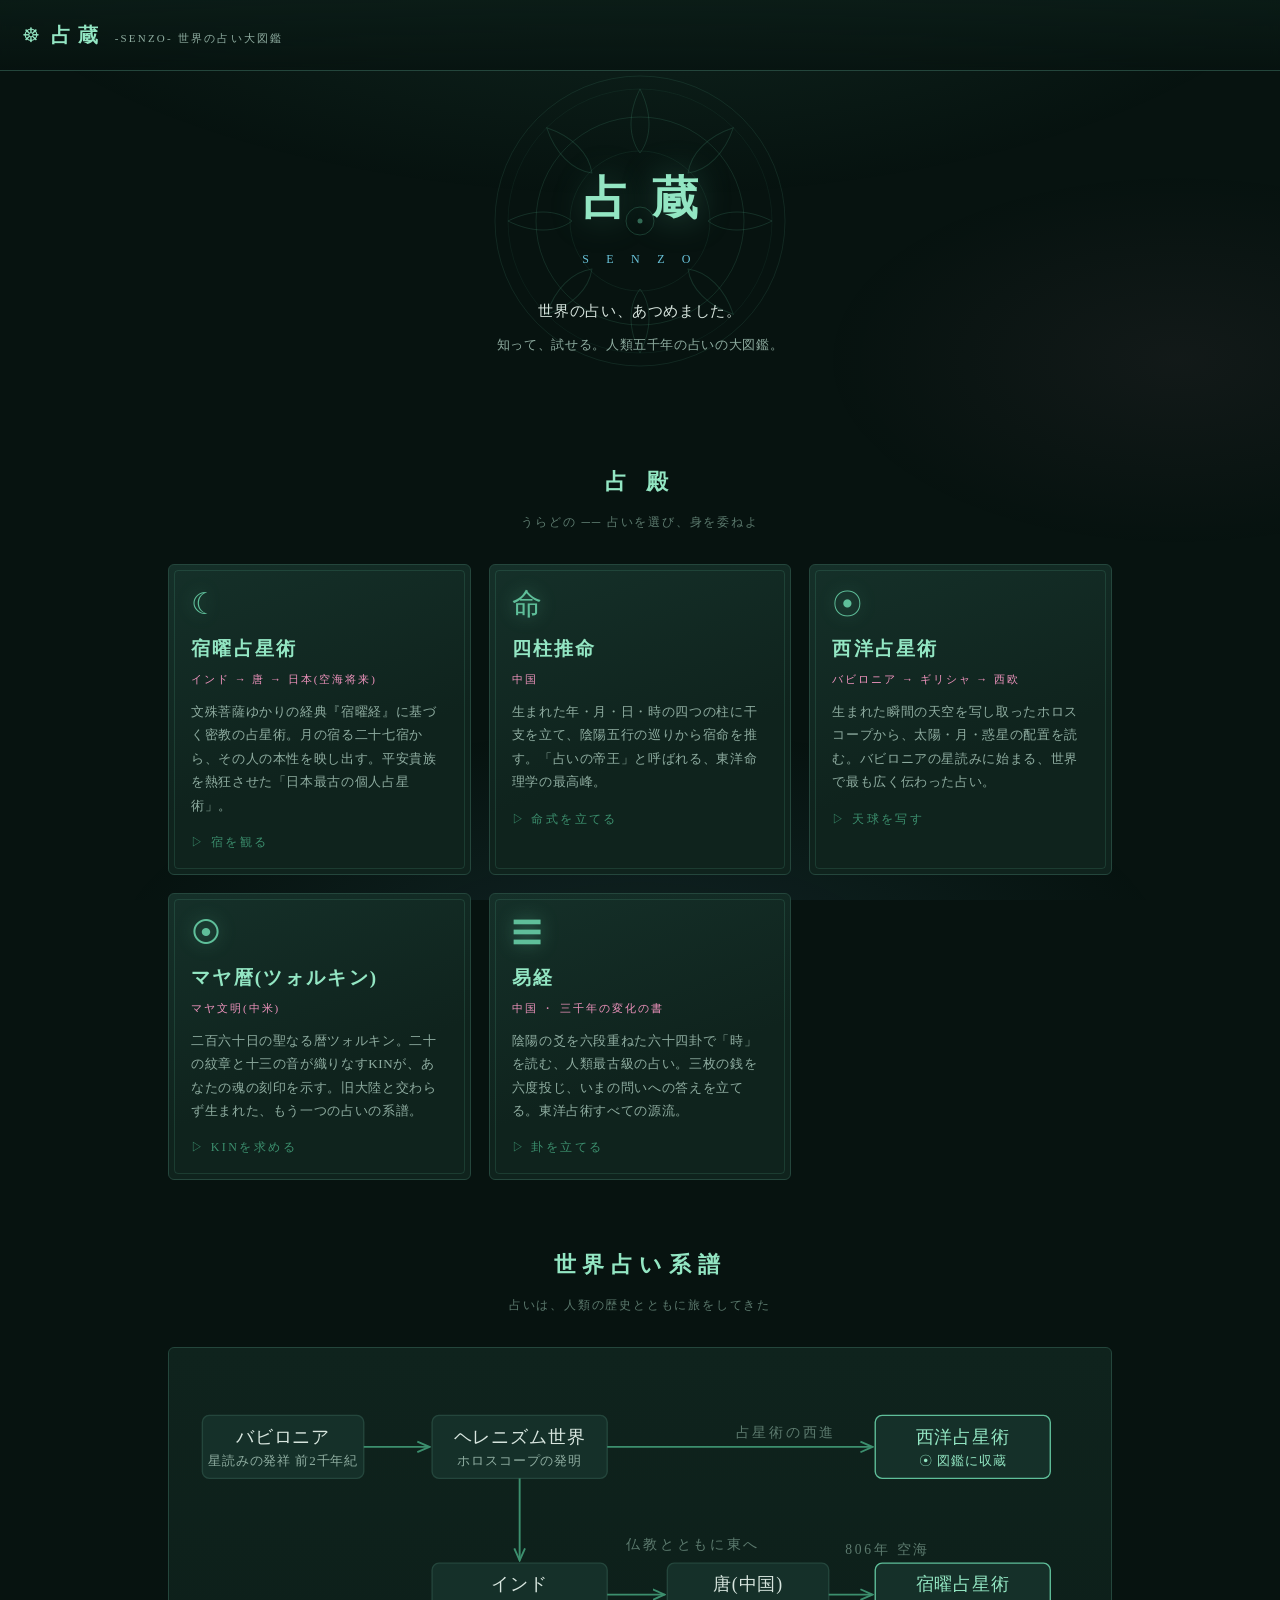
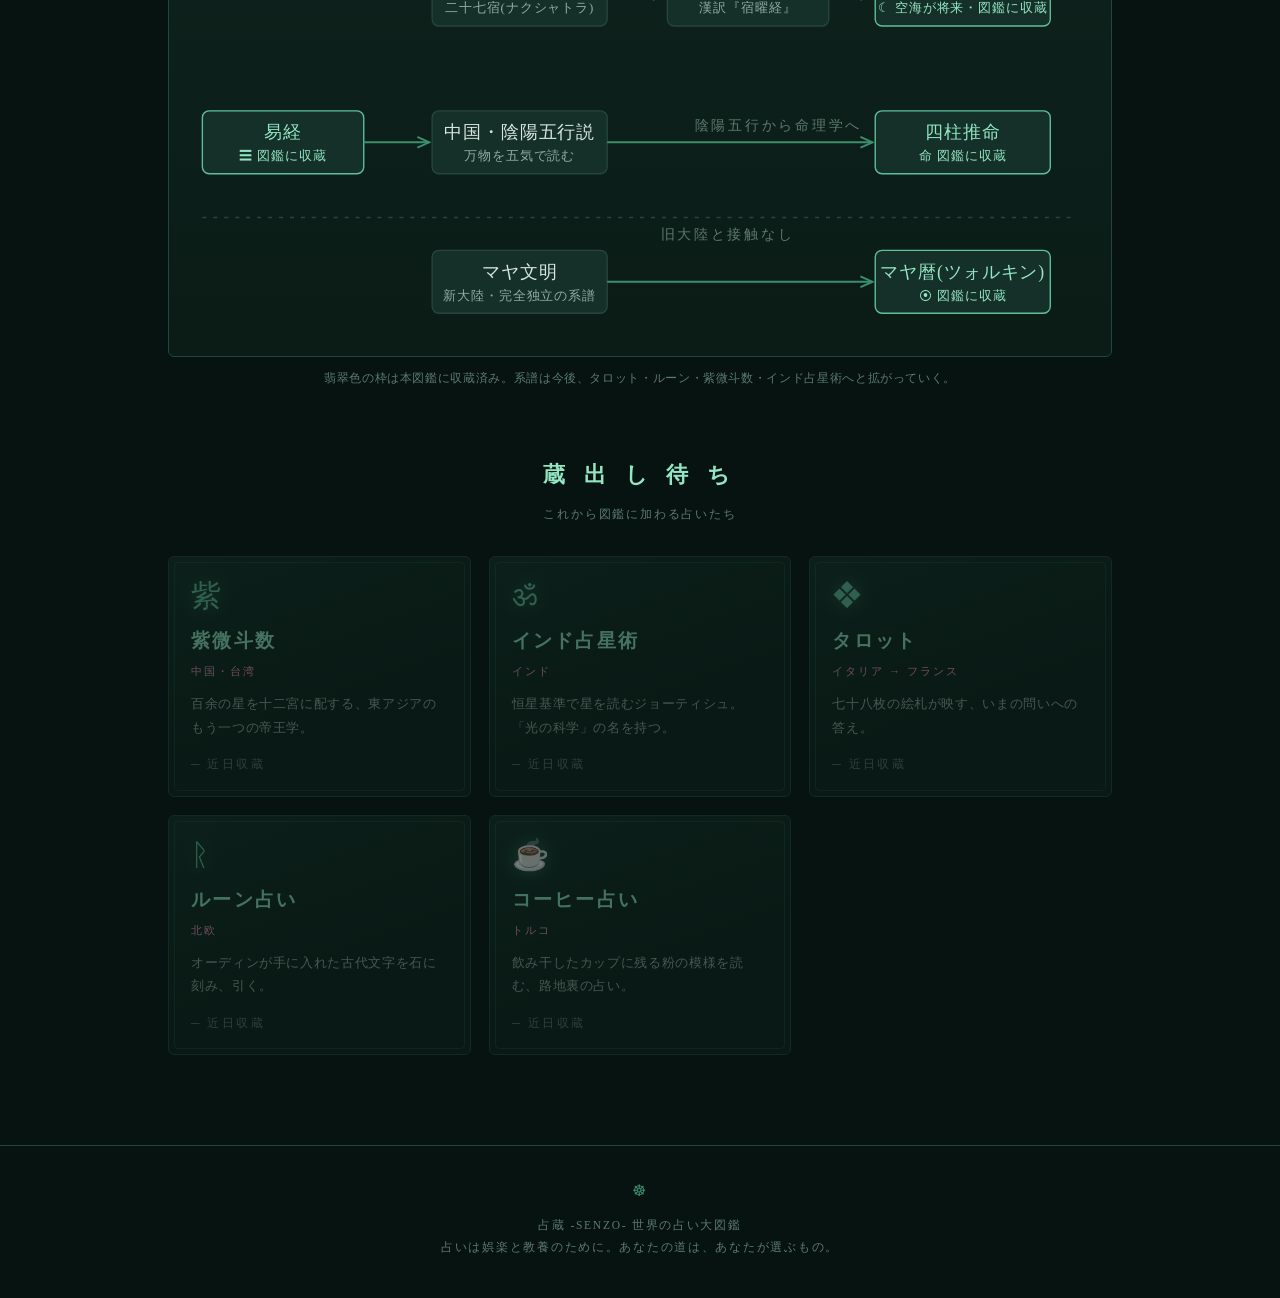
==== index.html @ 58c9ea6d "UI刷新:翡翠×瑠璃×蓮の新配色+生年月日を3プルダウン化 - 配色を黒×金×朱から深緑×翡翠(緑)×瑠璃(水色)×蓮(ピンク)へ全面刷新 - 生年月日入力をカレンダー式から年・月・日の3プルダウンに" ====
<!DOCTYPE html>
<html lang="ja">
<head>
<meta charset="UTF-8">
<meta name="viewport" content="width=device-width, initial-scale=1.0">
<title>占蔵 -SENZO- | 世界の占い大図鑑</title>
<meta name="description" content="世界中の占いを『知って、試せる』大図鑑。四柱推命・西洋占星術・マヤ暦・宿曜占星術——人類の占いの系譜をたどりながら、本格計算で占えます。">
<meta http-equiv="Content-Security-Policy" content="default-src 'self'; script-src 'self'; style-src 'self' 'unsafe-inline' https://fonts.googleapis.com; font-src https://fonts.gstatic.com; img-src 'self' data:; connect-src 'self'; object-src 'none'; base-uri 'self'; form-action 'self'">
<meta name="referrer" content="no-referrer">
<link rel="preconnect" href="https://fonts.googleapis.com">
<link href="https://fonts.googleapis.com/css2?family=Shippori+Mincho:wght@400;600;800&display=swap" rel="stylesheet">
<link rel="stylesheet" href="css/style.css">
</head>
<body>

<header class="site-header">
  <a class="brand" href="index.html">
    <span class="mark">☸</span>
    <span class="name">占蔵</span>
    <span class="sub">-SENZO- 世界の占い大図鑑</span>
  </a>
</header>

<section class="hero">
  <!-- 曼荼羅風の光背 -->
  <svg class="enso" viewBox="0 0 300 300" xmlns="http://www.w3.org/2000/svg" aria-hidden="true">
    <g fill="none" stroke="#5fbf9a">
      <circle cx="150" cy="150" r="145" stroke-opacity="0.25"/>
      <circle cx="150" cy="150" r="132" stroke-opacity="0.14"/>
      <circle cx="150" cy="150" r="104" stroke-opacity="0.30"/>
      <circle cx="150" cy="150" r="70" stroke-opacity="0.18"/>
      <g stroke-opacity="0.35">
        <!-- 蓮弁 -->
        <g id="petal">
          <path d="M150 18 C 162 42, 162 66, 150 82 C 138 66, 138 42, 150 18 Z"/>
        </g>
        <use href="#petal" transform="rotate(45 150 150)"/>
        <use href="#petal" transform="rotate(90 150 150)"/>
        <use href="#petal" transform="rotate(135 150 150)"/>
        <use href="#petal" transform="rotate(180 150 150)"/>
        <use href="#petal" transform="rotate(225 150 150)"/>
        <use href="#petal" transform="rotate(270 150 150)"/>
        <use href="#petal" transform="rotate(315 150 150)"/>
      </g>
      <g stroke-opacity="0.5">
        <circle cx="150" cy="150" r="2.5" fill="#5fbf9a" stroke="none"/>
        <circle cx="150" cy="150" r="14"/>
      </g>
    </g>
  </svg>
  <h1>占蔵</h1>
  <div class="romaji">S E N Z O</div>
  <p class="tagline">世界の占い、あつめました。</p>
  <p class="tagline-sub">知って、試せる。人類五千年の占いの大図鑑。</p>
</section>

<main class="container-wide">

  <h2 class="section-title">占 殿</h2>
  <p class="section-title-note">うらどの ── 占いを選び、身を委ねよ</p>

  <div class="card-grid">
    <a class="divination-card" href="sukuyo.html">
      <div class="glyph">☾</div>
      <h3>宿曜占星術</h3>
      <div class="origin">インド → 唐 → 日本(空海将来)</div>
      <p>文殊菩薩ゆかりの経典『宿曜経』に基づく密教の占星術。月の宿る二十七宿から、その人の本性を映し出す。平安貴族を熱狂させた「日本最古の個人占星術」。</p>
      <div class="enter">▷ 宿を観る</div>
    </a>

    <a class="divination-card" href="shichusuimei.html">
      <div class="glyph">命</div>
      <h3>四柱推命</h3>
      <div class="origin">中国</div>
      <p>生まれた年・月・日・時の四つの柱に干支を立て、陰陽五行の巡りから宿命を推す。「占いの帝王」と呼ばれる、東洋命理学の最高峰。</p>
      <div class="enter">▷ 命式を立てる</div>
    </a>

    <a class="divination-card" href="astrology.html">
      <div class="glyph">☉</div>
      <h3>西洋占星術</h3>
      <div class="origin">バビロニア → ギリシャ → 西欧</div>
      <p>生まれた瞬間の天空を写し取ったホロスコープから、太陽・月・惑星の配置を読む。バビロニアの星読みに始まる、世界で最も広く伝わった占い。</p>
      <div class="enter">▷ 天球を写す</div>
    </a>

    <a class="divination-card" href="maya.html">
      <div class="glyph">⦿</div>
      <h3>マヤ暦(ツォルキン)</h3>
      <div class="origin">マヤ文明(中米)</div>
      <p>二百六十日の聖なる暦ツォルキン。二十の紋章と十三の音が織りなすKINが、あなたの魂の刻印を示す。旧大陸と交わらず生まれた、もう一つの占いの系譜。</p>
      <div class="enter">▷ KINを求める</div>
    </a>

    <a class="divination-card" href="ekikyo.html">
      <div class="glyph">☰</div>
      <h3>易経</h3>
      <div class="origin">中国 ・ 三千年の変化の書</div>
      <p>陰陽の爻を六段重ねた六十四卦で「時」を読む、人類最古級の占い。三枚の銭を六度投じ、いまの問いへの答えを立てる。東洋占術すべての源流。</p>
      <div class="enter">▷ 卦を立てる</div>
    </a>
  </div>

  <h2 class="section-title">世界占い系譜</h2>
  <p class="section-title-note">占いは、人類の歴史とともに旅をしてきた</p>

  <div class="map-wrap">
    <svg viewBox="0 0 680 430" xmlns="http://www.w3.org/2000/svg" font-family="serif">
      <defs>
        <marker id="arrow" viewBox="0 0 10 10" refX="9" refY="5" markerWidth="7" markerHeight="7" orient="auto-start-reverse">
          <path d="M 0 1 L 9 5 L 0 9" fill="none" stroke="#3c8f6e" stroke-width="1.4"/>
        </marker>
      </defs>
      <style>
        .edge { stroke:#3c8f6e; stroke-width:1.4; fill:none; marker-end:url(#arrow); }
        .node rect { fill:#153029; stroke:#24463c; rx:5; }
        .node.active rect { stroke:#5fbf9a; }
        .node text { fill:#d8e6df; font-size:13px; text-anchor:middle; }
        .node.active text { fill:#93e6c3; }
        .node .small { font-size:9.5px; fill:#8fada1; }
        .era { font-size:10px; fill:#5c7a6e; letter-spacing:2px; }
        .lane { stroke:#24463c; stroke-dasharray:3 5; }
      </style>

      <!-- 起源 -->
      <g class="node"><rect x="20" y="42" width="118" height="46"/>
        <text x="79" y="62">バビロニア</text><text x="79" y="78" class="small">星読みの発祥 前2千年紀</text></g>

      <!-- ギリシャ -->
      <g class="node"><rect x="188" y="42" width="128" height="46"/>
        <text x="252" y="62">ヘレニズム世界</text><text x="252" y="78" class="small">ホロスコープの発明</text></g>

      <!-- 西洋占星術 -->
      <a href="astrology.html"><g class="node active"><rect x="512" y="42" width="128" height="46"/>
        <text x="576" y="62">西洋占星術</text><text x="576" y="78" class="small">☉ 図鑑に収蔵</text></g></a>

      <!-- インド -->
      <g class="node"><rect x="188" y="150" width="128" height="46"/>
        <text x="252" y="170">インド</text><text x="252" y="186" class="small">二十七宿(ナクシャトラ)</text></g>

      <!-- 中国(宿曜経) -->
      <g class="node"><rect x="360" y="150" width="118" height="46"/>
        <text x="419" y="170">唐(中国)</text><text x="419" y="186" class="small">漢訳『宿曜経』</text></g>

      <!-- 日本 宿曜 -->
      <a href="sukuyo.html"><g class="node active"><rect x="512" y="150" width="128" height="46"/>
        <text x="576" y="170">宿曜占星術</text><text x="576" y="186" class="small">☾ 空海が将来・図鑑に収蔵</text></g></a>

      <!-- 易経 -->
      <a href="ekikyo.html"><g class="node active"><rect x="20" y="258" width="118" height="46"/>
        <text x="79" y="278">易経</text><text x="79" y="294" class="small">☰ 図鑑に収蔵</text></g></a>

      <!-- 陰陽五行 -->
      <g class="node"><rect x="188" y="258" width="128" height="46"/>
        <text x="252" y="278">中国・陰陽五行説</text><text x="252" y="294" class="small">万物を五気で読む</text></g>

      <!-- 四柱推命 -->
      <a href="shichusuimei.html"><g class="node active"><rect x="512" y="258" width="128" height="46"/>
        <text x="576" y="278">四柱推命</text><text x="576" y="294" class="small">命 図鑑に収蔵</text></g></a>

      <!-- マヤ -->
      <g class="node"><rect x="188" y="360" width="128" height="46"/>
        <text x="252" y="380">マヤ文明</text><text x="252" y="396" class="small">新大陸・完全独立の系譜</text></g>

      <a href="maya.html"><g class="node active"><rect x="512" y="360" width="128" height="46"/>
        <text x="576" y="380">マヤ暦(ツォルキン)</text><text x="576" y="396" class="small">⦿ 図鑑に収蔵</text></g></a>

      <!-- edges -->
      <path class="edge" d="M138 65 H186"/>
      <path class="edge" d="M316 65 H510"/>
      <path class="edge" d="M252 88 V148"/>
      <path class="edge" d="M316 173 H358"/>
      <path class="edge" d="M478 173 H510"/>
      <path class="edge" d="M138 281 H186"/>
      <path class="edge" d="M316 281 H510"/>
      <path class="edge" d="M316 383 H510"/>

      <!-- ラベル -->
      <text x="410" y="58" class="era">占星術の西進</text>
      <text x="330" y="140" class="era">仏教とともに東へ</text>
      <text x="490" y="143" class="era">806年 空海</text>
      <text x="380" y="272" class="era">陰陽五行から命理学へ</text>
      <text x="355" y="352" class="era">旧大陸と接触なし</text>
      <line class="lane" x1="20" y1="336" x2="660" y2="336"/>
    </svg>
  </div>
  <p class="map-note">翡翠色の枠は本図鑑に収蔵済み。系譜は今後、タロット・ルーン・紫微斗数・インド占星術へと拡がっていく。</p>

  <h2 class="section-title">蔵 出 し 待 ち</h2>
  <p class="section-title-note">これから図鑑に加わる占いたち</p>

  <div class="card-grid">
    <div class="divination-card locked"><div class="glyph">紫</div><h3>紫微斗数</h3><div class="origin">中国・台湾</div><p>百余の星を十二宮に配する、東アジアのもう一つの帝王学。</p><div class="enter">─ 近日収蔵</div></div>
    <div class="divination-card locked"><div class="glyph">ॐ</div><h3>インド占星術</h3><div class="origin">インド</div><p>恒星基準で星を読むジョーティシュ。「光の科学」の名を持つ。</p><div class="enter">─ 近日収蔵</div></div>
    <div class="divination-card locked"><div class="glyph">❖</div><h3>タロット</h3><div class="origin">イタリア → フランス</div><p>七十八枚の絵札が映す、いまの問いへの答え。</p><div class="enter">─ 近日収蔵</div></div>
    <div class="divination-card locked"><div class="glyph">ᚱ</div><h3>ルーン占い</h3><div class="origin">北欧</div><p>オーディンが手に入れた古代文字を石に刻み、引く。</p><div class="enter">─ 近日収蔵</div></div>
    <div class="divination-card locked"><div class="glyph">☕</div><h3>コーヒー占い</h3><div class="origin">トルコ</div><p>飲み干したカップに残る粉の模様を読む、路地裏の占い。</p><div class="enter">─ 近日収蔵</div></div>
  </div>

</main>

<footer class="site-footer">
  <div class="wheel">☸</div>
  占蔵 -SENZO- 世界の占い大図鑑<br>
  占いは娯楽と教養のために。あなたの道は、あなたが選ぶもの。
</footer>

</body>
</html>
---- css/style.css ----
/* ============================================================
   占蔵 -SENZO- 世界の占い大図鑑
   深緑×翡翠×水色×蓮 / 仏教チック・ミステリアス デザインシステム
   ============================================================ */

:root {
  --ink: #071310;            /* 最深部の黒(漆黒) */
  --ink-2: #0b1c17;          /* 面の黒 */
  --panel: #0f231d;          /* パネル */
  --panel-2: #153029;        /* パネル明 */
  --line: #24463c;           /* 罫線 */
  --gold: #5fbf9a;           /* 金 */
  --gold-bright: #93e6c3;    /* 金(明) */
  --gold-dim: #3c8f6e;       /* 金(暗) */
  --shu: #c2618f;            /* 朱 */
  --shu-bright: #ef93bd;
  --murasaki: #69c3da;       /* 藤紫 */
  --text: #d8e6df;           /* 生成り文字色 */
  --text-dim: #8fada1;
  --text-faint: #5c7a6e;
  --serif: "Shippori Mincho", "Hiragino Mincho ProN", "Yu Mincho", "YuMincho", serif;
}

* { margin: 0; padding: 0; box-sizing: border-box; }

html { -webkit-text-size-adjust: 100%; }

body {
  background: var(--ink);
  color: var(--text);
  font-family: var(--serif);
  line-height: 1.9;
  letter-spacing: 0.04em;
  min-height: 100vh;
  position: relative;
}

/* 背景の曼荼羅光背 */
body::before {
  content: "";
  position: fixed;
  inset: 0;
  background:
    radial-gradient(ellipse 90% 55% at 50% -12%, rgba(95,191,154,0.13), transparent 62%),
    radial-gradient(ellipse 65% 42% at 50% 108%, rgba(105,195,218,0.10), transparent 65%),
    radial-gradient(ellipse 40% 30% at 92% 40%, rgba(239,147,189,0.05), transparent 70%);
  pointer-events: none;
  z-index: 0;
}

main, header.site-header, footer.site-footer { position: relative; z-index: 1; }

a { color: var(--gold-bright); text-decoration: none; }
a:hover { color: #c6f5e0; }

/* ---------- ヘッダー ---------- */
.site-header {
  display: flex;
  align-items: center;
  justify-content: space-between;
  padding: 16px 22px;
  border-bottom: 1px solid var(--line);
  background: linear-gradient(180deg, rgba(11,28,23,0.9), rgba(7,19,16,0.75));
  backdrop-filter: blur(6px);
  position: sticky;
  top: 0;
  z-index: 50;
}
.brand {
  display: flex; align-items: baseline; gap: 10px;
  color: var(--gold-bright);
}
.brand .mark { font-size: 20px; }
.brand .name { font-size: 20px; font-weight: 600; letter-spacing: 0.35em; }
.brand .sub { font-size: 11px; color: var(--text-dim); letter-spacing: 0.2em; }
.header-back { font-size: 13px; color: var(--text-dim); }
.header-back:hover { color: var(--gold-bright); }

/* ---------- 汎用レイアウト ---------- */
.container { max-width: 760px; margin: 0 auto; padding: 0 18px 90px; }
.container-wide { max-width: 980px; margin: 0 auto; padding: 0 18px 90px; }

.section-title {
  text-align: center;
  color: var(--gold-bright);
  font-size: 22px;
  letter-spacing: 0.3em;
  margin: 64px 0 8px;
  font-weight: 600;
}
.section-title-note {
  text-align: center;
  color: var(--text-faint);
  font-size: 12px;
  letter-spacing: 0.15em;
  margin-bottom: 30px;
}

/* 金の飾り罫 */
.ornament {
  display: flex; align-items: center; justify-content: center; gap: 12px;
  color: var(--gold-dim); margin: 10px 0 26px; font-size: 12px;
}
.ornament::before, .ornament::after {
  content: "";
  height: 1px; width: 90px;
  background: linear-gradient(90deg, transparent, var(--gold-dim));
}
.ornament::after { background: linear-gradient(90deg, var(--gold-dim), transparent); }

/* ---------- トップ:ヒーロー ---------- */
.hero {
  text-align: center;
  padding: 84px 16px 40px;
  position: relative;
  overflow: hidden;
}
.hero .enso {
  width: 300px; height: 300px;
  position: absolute; left: 50%; top: 46%;
  transform: translate(-50%, -50%);
  opacity: 0.5;
  pointer-events: none;
  animation: slowspin 240s linear infinite;
}
@keyframes slowspin { to { transform: translate(-50%, -50%) rotate(360deg); } }
.hero h1 {
  font-size: 46px;
  letter-spacing: 0.5em;
  text-indent: 0.5em;
  color: var(--gold-bright);
  font-weight: 600;
  text-shadow: 0 0 34px rgba(95,191,154,0.35);
  position: relative;
}
.hero .romaji {
  font-size: 12px; letter-spacing: 0.6em; color: var(--murasaki); margin-top: 6px;
  position: relative;
}
.hero .tagline {
  margin-top: 26px; font-size: 15px; color: var(--text);
  position: relative;
}
.hero .tagline-sub {
  margin-top: 8px; font-size: 12.5px; color: var(--text-dim);
  position: relative;
}

/* ---------- 占術カード ---------- */
.card-grid {
  display: grid;
  grid-template-columns: repeat(auto-fill, minmax(300px, 1fr));
  gap: 18px;
}
.divination-card {
  display: block;
  position: relative;
  background: linear-gradient(160deg, var(--panel-2), var(--panel) 60%);
  border: 1px solid var(--line);
  border-radius: 6px;
  padding: 24px 22px 20px;
  color: var(--text);
  transition: border-color 0.3s, transform 0.3s, box-shadow 0.3s;
  overflow: hidden;
}
.divination-card::before {
  content: "";
  position: absolute; inset: 5px;
  border: 1px solid rgba(95,191,154,0.16);
  border-radius: 4px;
  pointer-events: none;
}
.divination-card:hover {
  border-color: var(--gold-dim);
  transform: translateY(-3px);
  box-shadow: 0 14px 40px rgba(0,0,0,0.5), 0 0 24px rgba(95,191,154,0.08);
  color: var(--text);
}
.divination-card .glyph {
  font-size: 30px; color: var(--gold); line-height: 1;
  margin-bottom: 12px;
  text-shadow: 0 0 18px rgba(95,191,154,0.45);
}
.divination-card h3 {
  font-size: 19px; color: var(--gold-bright); letter-spacing: 0.12em; font-weight: 600;
}
.divination-card .origin {
  font-size: 11px; color: var(--shu-bright); letter-spacing: 0.18em; margin: 2px 0 10px;
}
.divination-card p {
  font-size: 13px; color: var(--text-dim); line-height: 1.8;
}
.divination-card .enter {
  margin-top: 14px; font-size: 12px; color: var(--gold-dim); letter-spacing: 0.2em;
}
.divination-card.locked { opacity: 0.45; pointer-events: none; }
.divination-card.locked .enter { color: var(--text-faint); }

/* ---------- 系譜マップ ---------- */
.map-wrap {
  background: linear-gradient(180deg, var(--panel), var(--ink-2));
  border: 1px solid var(--line);
  border-radius: 6px;
  padding: 10px 6px;
  overflow-x: auto;
}
.map-wrap svg { display: block; min-width: 660px; margin: 0 auto; }
.map-wrap { scrollbar-color: var(--gold-dim) var(--ink-2); scrollbar-width: thin; }
.map-wrap::-webkit-scrollbar { height: 8px; }
.map-wrap::-webkit-scrollbar-track { background: var(--ink-2); }
.map-wrap::-webkit-scrollbar-thumb { background: var(--gold-dim); border-radius: 4px; }
.map-note { font-size: 12px; color: var(--text-faint); text-align: center; margin-top: 10px; }

/* ---------- 占術ページ共通 ---------- */
.page-head { text-align: center; padding: 52px 16px 10px; }
.page-head .glyph { font-size: 44px; color: var(--gold); text-shadow: 0 0 26px rgba(95,191,154,0.5); }
.page-head h1 { font-size: 30px; color: var(--gold-bright); letter-spacing: 0.3em; text-indent: 0.3em; margin-top: 10px; font-weight: 600; }
.page-head .reading { font-size: 12px; color: var(--murasaki); letter-spacing: 0.3em; }
.page-head .origin-tag {
  display: inline-block; margin-top: 14px;
  font-size: 11px; color: var(--shu-bright);
  border: 1px solid rgba(239,147,189,0.5); border-radius: 999px;
  padding: 3px 14px; letter-spacing: 0.2em;
}

/* タブ */
.tabs {
  display: flex; justify-content: center; gap: 0;
  margin: 34px 0 30px;
  border-bottom: 1px solid var(--line);
}
.tab-btn {
  background: none; border: none; cursor: pointer;
  font-family: var(--serif);
  font-size: 15px; letter-spacing: 0.25em;
  color: var(--text-dim);
  padding: 12px 30px;
  border-bottom: 2px solid transparent;
  margin-bottom: -1px;
  transition: color 0.25s, border-color 0.25s;
}
.tab-btn:hover { color: var(--gold-bright); }
.tab-btn.active { color: var(--gold-bright); border-bottom-color: var(--gold); }
.tab-panel { display: none; animation: fadein 0.5s ease; }
.tab-panel.active { display: block; }
@keyframes fadein { from { opacity: 0; transform: translateY(8px); } to { opacity: 1; transform: none; } }

/* 図鑑(知る)側 */
.zukan h2 {
  color: var(--gold-bright); font-size: 18px; letter-spacing: 0.2em;
  margin: 42px 0 14px; font-weight: 600;
  padding-left: 12px;
  border-left: 3px solid var(--gold-dim);
}
.zukan p { margin-bottom: 16px; font-size: 14.5px; }
.zukan .lead {
  font-size: 15.5px; color: var(--gold-bright);
  text-align: center; margin: 26px 0 34px; line-height: 2.2;
}
.zukan table { width: 100%; border-collapse: collapse; font-size: 13px; margin: 14px 0 22px; }
.zukan th, .zukan td { border: 1px solid var(--line); padding: 8px 10px; text-align: left; }
.zukan th { background: var(--panel-2); color: var(--gold-bright); font-weight: 600; white-space: nowrap; }
.zukan .aside {
  background: var(--panel);
  border: 1px solid var(--line);
  border-left: 3px solid var(--shu);
  border-radius: 4px;
  padding: 14px 18px;
  font-size: 13px; color: var(--text-dim);
  margin: 20px 0;
}
.zukan .aside b { color: var(--shu-bright); }

/* ---------- 入力フォーム ---------- */
.form-panel {
  background: linear-gradient(170deg, var(--panel-2), var(--panel));
  border: 1px solid var(--line);
  border-radius: 6px;
  padding: 26px 24px;
  position: relative;
}
.form-panel::before {
  content: "";
  position: absolute; inset: 5px;
  border: 1px solid rgba(95,191,154,0.14);
  border-radius: 4px;
  pointer-events: none;
}
.form-title { text-align: center; color: var(--gold-bright); letter-spacing: 0.3em; font-size: 15px; margin-bottom: 20px; }
.profile-chips { display: flex; flex-wrap: wrap; gap: 8px; justify-content: center; margin-bottom: 18px; position: relative; z-index: 1; }
.chip {
  font-family: var(--serif);
  background: var(--ink-2); color: var(--text-dim);
  border: 1px solid var(--line); border-radius: 999px;
  font-size: 12.5px; padding: 5px 16px; cursor: pointer;
  letter-spacing: 0.1em;
  transition: all 0.25s;
}
.chip:hover, .chip.active { color: var(--gold-bright); border-color: var(--gold-dim); }
.chip .x { margin-left: 6px; color: var(--text-faint); }
.field-row { display: flex; flex-wrap: wrap; gap: 14px; margin-bottom: 14px; position: relative; z-index: 1; }
.field { flex: 1 1 150px; }
.field label { display: block; font-size: 12px; color: var(--text-dim); letter-spacing: 0.15em; margin-bottom: 5px; }
.field input, .field select {
  width: 100%;
  background: var(--ink-2);
  border: 1px solid var(--line);
  border-radius: 4px;
  color: var(--text);
  font-family: var(--serif);
  font-size: 15px;
  padding: 9px 10px;
  outline: none;
  color-scheme: dark;
}
.field input:focus, .field select:focus { border-color: var(--gold-dim); }
.field .hint { font-size: 11px; color: var(--text-faint); margin-top: 4px; }
.check-row { display: flex; align-items: center; gap: 8px; font-size: 12.5px; color: var(--text-dim); margin-bottom: 16px; position: relative; z-index: 1; }
.check-row input { accent-color: var(--gold); }

.btn-divine {
  display: block;
  width: 100%;
  background: linear-gradient(180deg, #1a3d33, #12291f);
  border: 1px solid var(--gold-dim);
  border-radius: 4px;
  color: var(--gold-bright);
  font-family: var(--serif);
  font-size: 17px;
  letter-spacing: 0.5em;
  text-indent: 0.5em;
  padding: 14px;
  cursor: pointer;
  transition: all 0.3s;
  position: relative; z-index: 1;
}
.btn-divine:hover {
  background: linear-gradient(180deg, #245244, #173327);
  box-shadow: 0 0 26px rgba(95,191,154,0.22);
  border-color: var(--gold);
}
.btn-sub {
  background: none; border: 1px solid var(--line); border-radius: 4px;
  color: var(--text-dim); font-family: var(--serif); font-size: 12px;
  padding: 6px 14px; cursor: pointer; letter-spacing: 0.1em;
  position: relative; z-index: 1;
}
.btn-sub:hover { color: var(--gold-bright); border-color: var(--gold-dim); }

/* ---------- 鑑定結果 ---------- */
.result { margin-top: 40px; animation: fadein 0.7s ease; }
.result-head { text-align: center; margin-bottom: 26px; }
.result-head .for { font-size: 13px; color: var(--text-dim); letter-spacing: 0.2em; }
.result-main {
  text-align: center;
  background: radial-gradient(ellipse 75% 100% at 50% 0%, rgba(95,191,154,0.10), transparent 70%),
              linear-gradient(170deg, var(--panel-2), var(--panel));
  border: 1px solid var(--gold-dim);
  border-radius: 6px;
  padding: 36px 20px 30px;
  position: relative;
}
.result-main::before {
  content: "";
  position: absolute; inset: 6px;
  border: 1px solid rgba(95,191,154,0.2);
  border-radius: 4px;
  pointer-events: none;
}
.result-main .label { font-size: 12px; color: var(--text-dim); letter-spacing: 0.35em; }
.result-main .value {
  font-size: 40px; color: var(--gold-bright); font-weight: 600;
  letter-spacing: 0.14em; margin: 10px 0 4px;
  text-shadow: 0 0 30px rgba(95,191,154,0.4);
}
.result-main .value-sub { font-size: 13px; color: var(--shu-bright); letter-spacing: 0.25em; }
.result-text {
  margin-top: 22px;
  font-size: 14.5px;
  text-align: left;
  line-height: 2.1;
}
.result-block {
  background: var(--panel);
  border: 1px solid var(--line);
  border-radius: 6px;
  padding: 22px 22px;
  margin-top: 18px;
}
.result-block h3 {
  color: var(--gold-bright); font-size: 15px; letter-spacing: 0.2em;
  font-weight: 600; margin-bottom: 12px;
  display: flex; align-items: center; gap: 10px;
}
.result-block h3::before { content: "✦"; color: var(--gold-dim); font-size: 11px; }
.result-block p { font-size: 13.5px; margin-bottom: 10px; }
.result-block .dim { color: var(--text-dim); font-size: 12.5px; }

/* 命式テーブルなど */
.meishiki { width: 100%; border-collapse: collapse; text-align: center; margin: 6px 0 10px; }
.meishiki th {
  border: 1px solid var(--line); background: var(--ink-2);
  color: var(--text-dim); font-size: 11.5px; font-weight: 600;
  padding: 7px 4px; letter-spacing: 0.15em;
}
.meishiki td { border: 1px solid var(--line); padding: 10px 4px; }
.meishiki .kanji-big { font-size: 26px; color: var(--gold-bright); }
.meishiki .kanji-note { font-size: 10.5px; color: var(--text-faint); display: block; margin-top: 2px; }
.meishiki .tsuhen { font-size: 12px; color: var(--shu-bright); }

.bar-row { display: flex; align-items: center; gap: 10px; margin: 6px 0; font-size: 12.5px; }
.bar-row .bar-label { width: 3.2em; color: var(--text-dim); flex-shrink: 0; }
.bar-row .bar-track { flex: 1; height: 8px; background: var(--ink-2); border-radius: 4px; overflow: hidden; }
.bar-row .bar-fill { height: 100%; border-radius: 4px; }
.bar-row .bar-num { width: 1.6em; text-align: right; color: var(--text-dim); }

.planet-row {
  display: flex; align-items: baseline; gap: 12px;
  border-bottom: 1px dashed var(--line);
  padding: 10px 2px;
  flex-wrap: wrap;
}
.planet-row:last-child { border-bottom: none; }
.planet-row .p-glyph { font-size: 18px; color: var(--gold); width: 1.4em; }
.planet-row .p-name { font-size: 12px; color: var(--text-dim); width: 8.5em; letter-spacing: 0.1em; }
.planet-row .p-sign { font-size: 15px; color: var(--gold-bright); width: 6.5em; }
.planet-row .p-deg { font-size: 11.5px; color: var(--text-faint); }
.planet-row .p-text { flex-basis: 100%; font-size: 13px; color: var(--text); margin-top: 2px; }

/* 用語のしおり */
.glossary { margin-top: 18px; border: 1px solid var(--line); border-radius: 6px; background: var(--panel); }
.glossary summary {
  cursor: pointer; padding: 14px 18px;
  color: var(--gold-bright); font-size: 13.5px; letter-spacing: 0.15em;
  list-style: none; user-select: none;
}
.glossary summary::-webkit-details-marker { display: none; }
.glossary summary::before { content: "❖ "; color: var(--gold-dim); }
.glossary summary::after { content: " ▾"; color: var(--text-faint); font-size: 11px; }
.glossary[open] summary { border-bottom: 1px dashed var(--line); }
.glossary[open] summary::after { content: " ▴"; }
.glossary dl { padding: 6px 18px 16px; margin: 0; }
.glossary dt { color: var(--shu-bright); font-size: 13px; margin-top: 12px; letter-spacing: 0.08em; }
.glossary dd { margin: 3px 0 0 0; font-size: 12.5px; color: var(--text-dim); line-height: 1.9; }

.disclaimer {
  margin-top: 46px; text-align: center;
  font-size: 11px; color: var(--text-faint); letter-spacing: 0.1em;
}

/* ---------- フッター ---------- */
.site-footer {
  border-top: 1px solid var(--line);
  text-align: center;
  padding: 30px 16px 40px;
  font-size: 11.5px;
  color: var(--text-faint);
  letter-spacing: 0.15em;
}
.site-footer .wheel { color: var(--gold-dim); font-size: 16px; margin-bottom: 8px; }

@media (max-width: 560px) {
  .hero h1 { font-size: 34px; }
  .hero .enso { width: 230px; height: 230px; }
  .tab-btn { padding: 12px 18px; font-size: 14px; }
  .result-main .value { font-size: 30px; }
  .meishiki .kanji-big { font-size: 20px; }
}
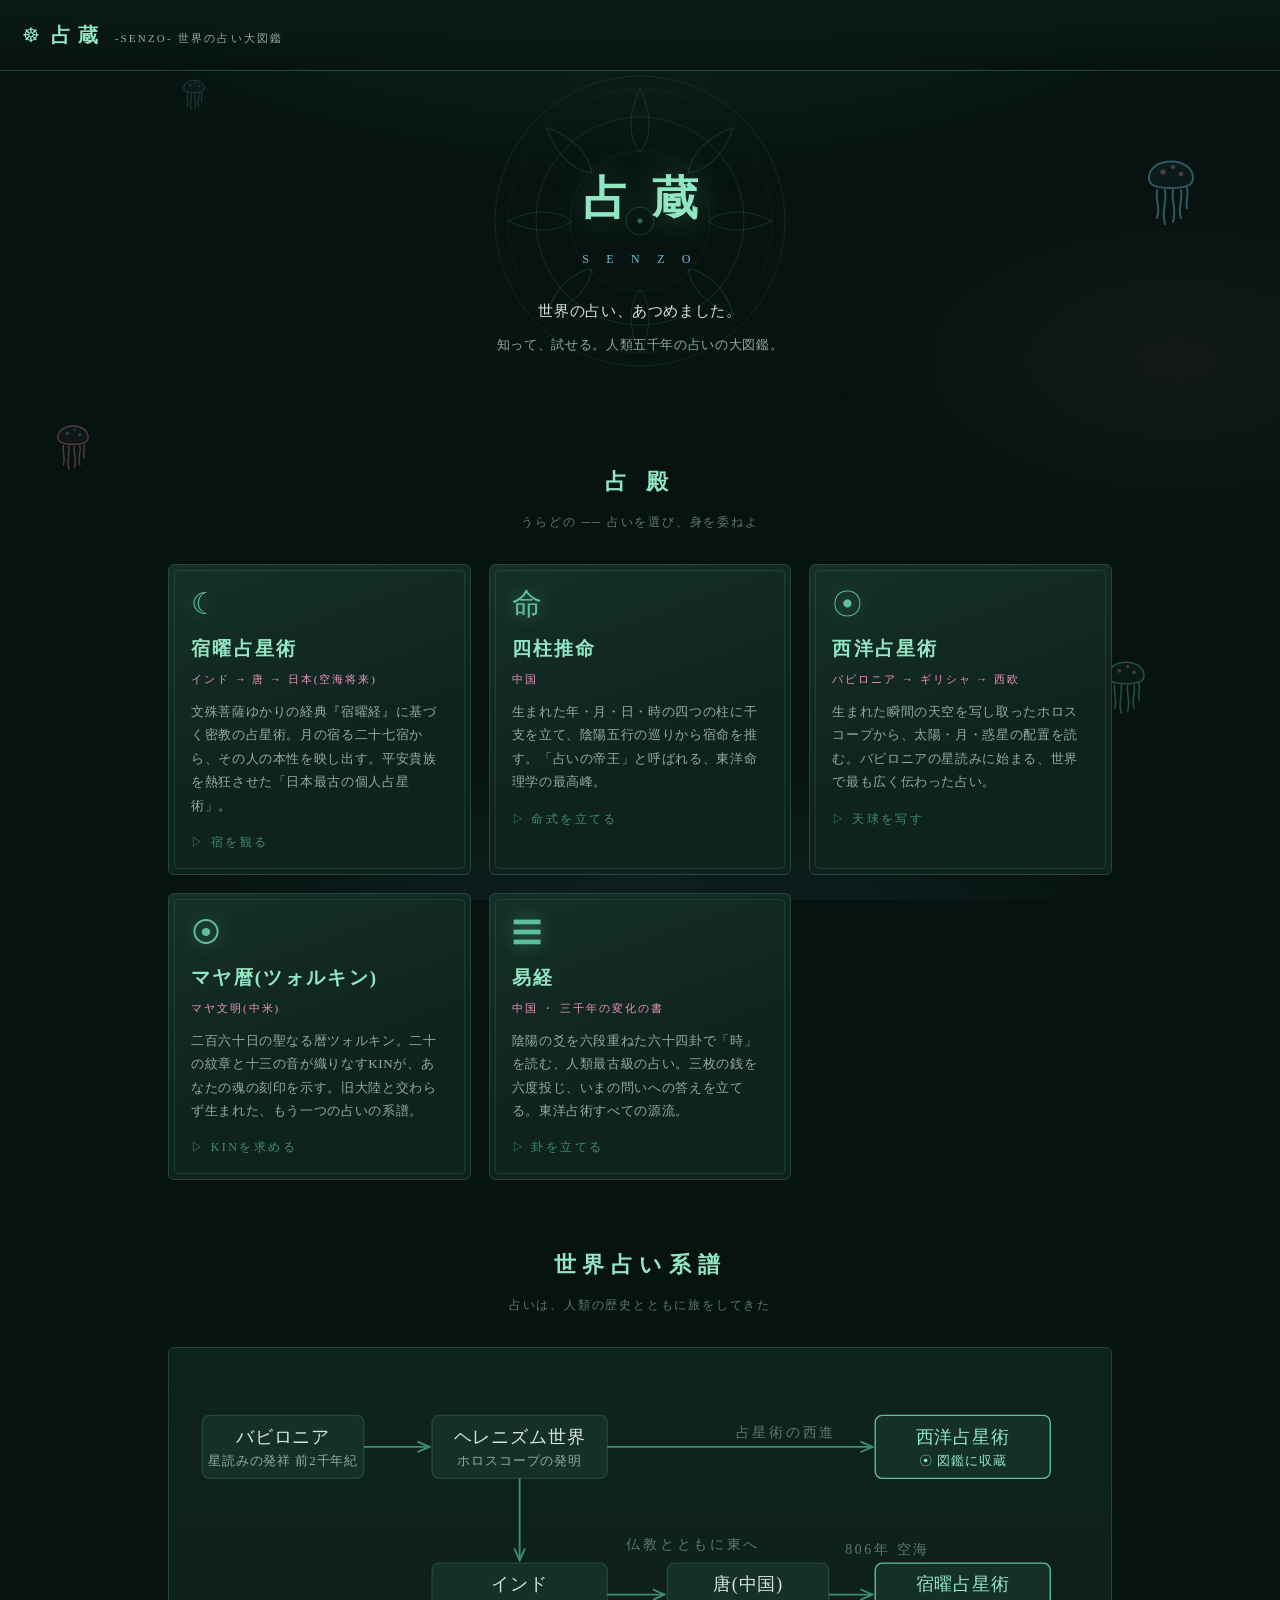
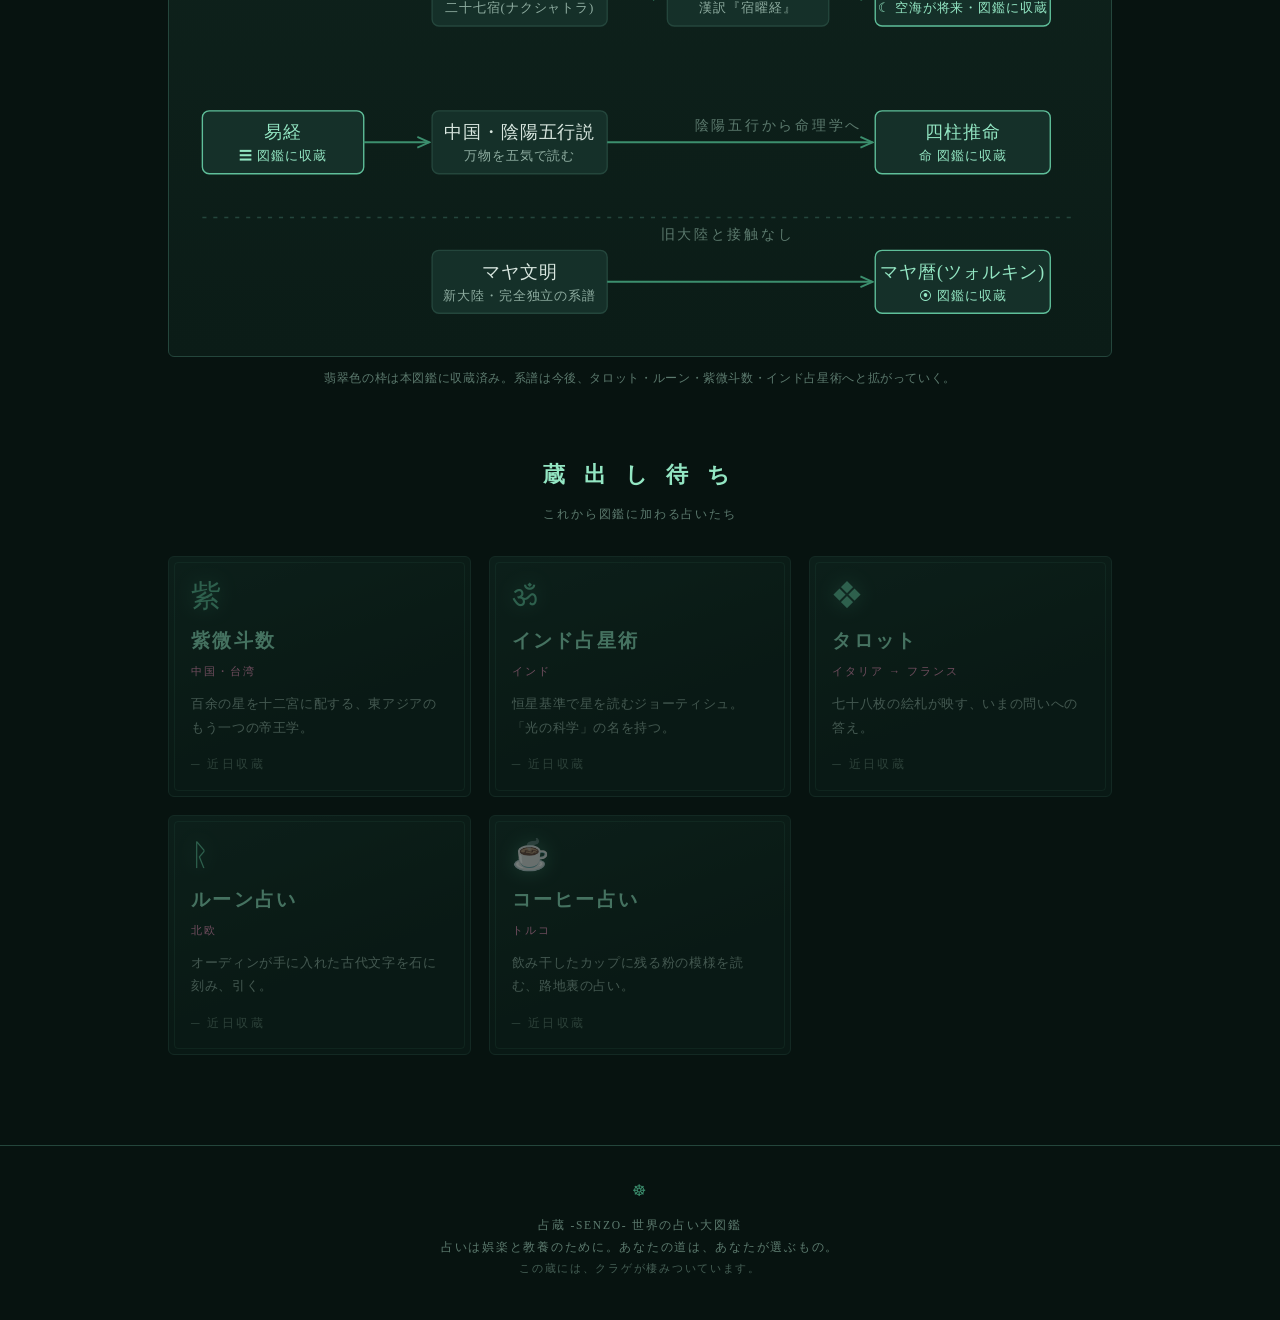
==== commit 47914375: "祐希ちゃんのためのクラゲを全ページに放流🪼 翡翠・瑠璃・蓮色の線画クラゲ(SVG)4匹が全ページの背景をふわふわ漂う。 ゆらぎアニメーション付き(prefers-reduced-motion対応)。 " ====
--- a/index.html
+++ b/index.html
@@ -202,8 +202,10 @@
 <footer class="site-footer">
   <div class="wheel">☸</div>
   占蔵 -SENZO- 世界の占い大図鑑<br>
-  占いは娯楽と教養のために。あなたの道は、あなたが選ぶもの。
+  占いは娯楽と教養のために。あなたの道は、あなたが選ぶもの。<br>
+  <span style="font-size:10.5px; opacity:0.75;">この蔵には、クラゲが棲みついています。</span>
 </footer>
 
+<script src="js/core.js?v=7"></script>
 </body>
 </html>
--- a/css/style.css
+++ b/css/style.css
@@ -427,6 +427,23 @@
 .planet-row .p-deg { font-size: 11.5px; color: var(--text-faint); }
 .planet-row .p-text { flex-basis: 100%; font-size: 13px; color: var(--text); margin-top: 2px; }
 
+/* ---------- 漂うクラゲ(祐希ちゃんへ) ---------- */
+.jelly {
+  position: fixed;
+  pointer-events: none;
+  z-index: 0;
+  animation: jellydrift var(--dur, 14s) ease-in-out infinite;
+}
+.jelly svg { display: block; width: 100%; height: auto; }
+@keyframes jellydrift {
+  0%   { transform: translateY(0) rotate(-5deg); }
+  50%  { transform: translateY(-30px) rotate(5deg); }
+  100% { transform: translateY(0) rotate(-5deg); }
+}
+@media (prefers-reduced-motion: reduce) {
+  .jelly { animation: none; }
+}
+
 /* 用語のしおり */
 .glossary { margin-top: 18px; border: 1px solid var(--line); border-radius: 6px; background: var(--panel); }
 .glossary summary {
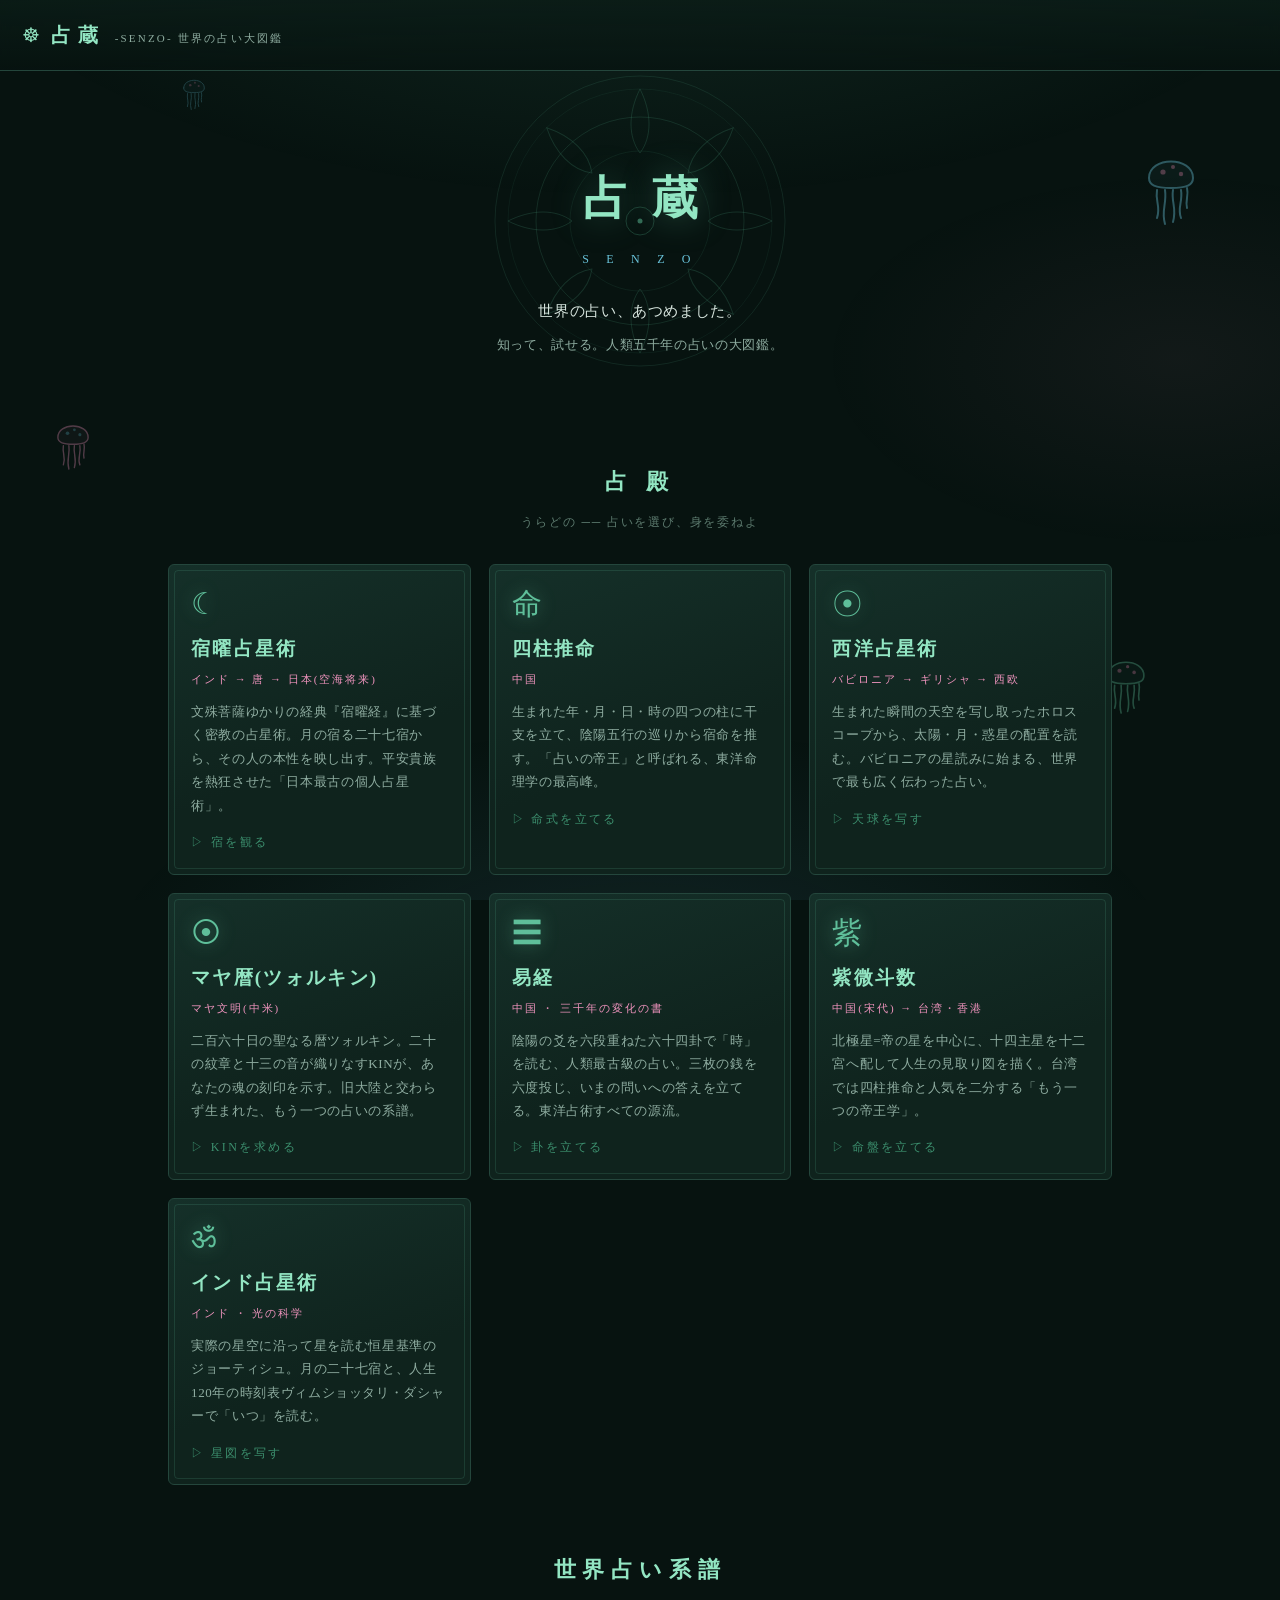
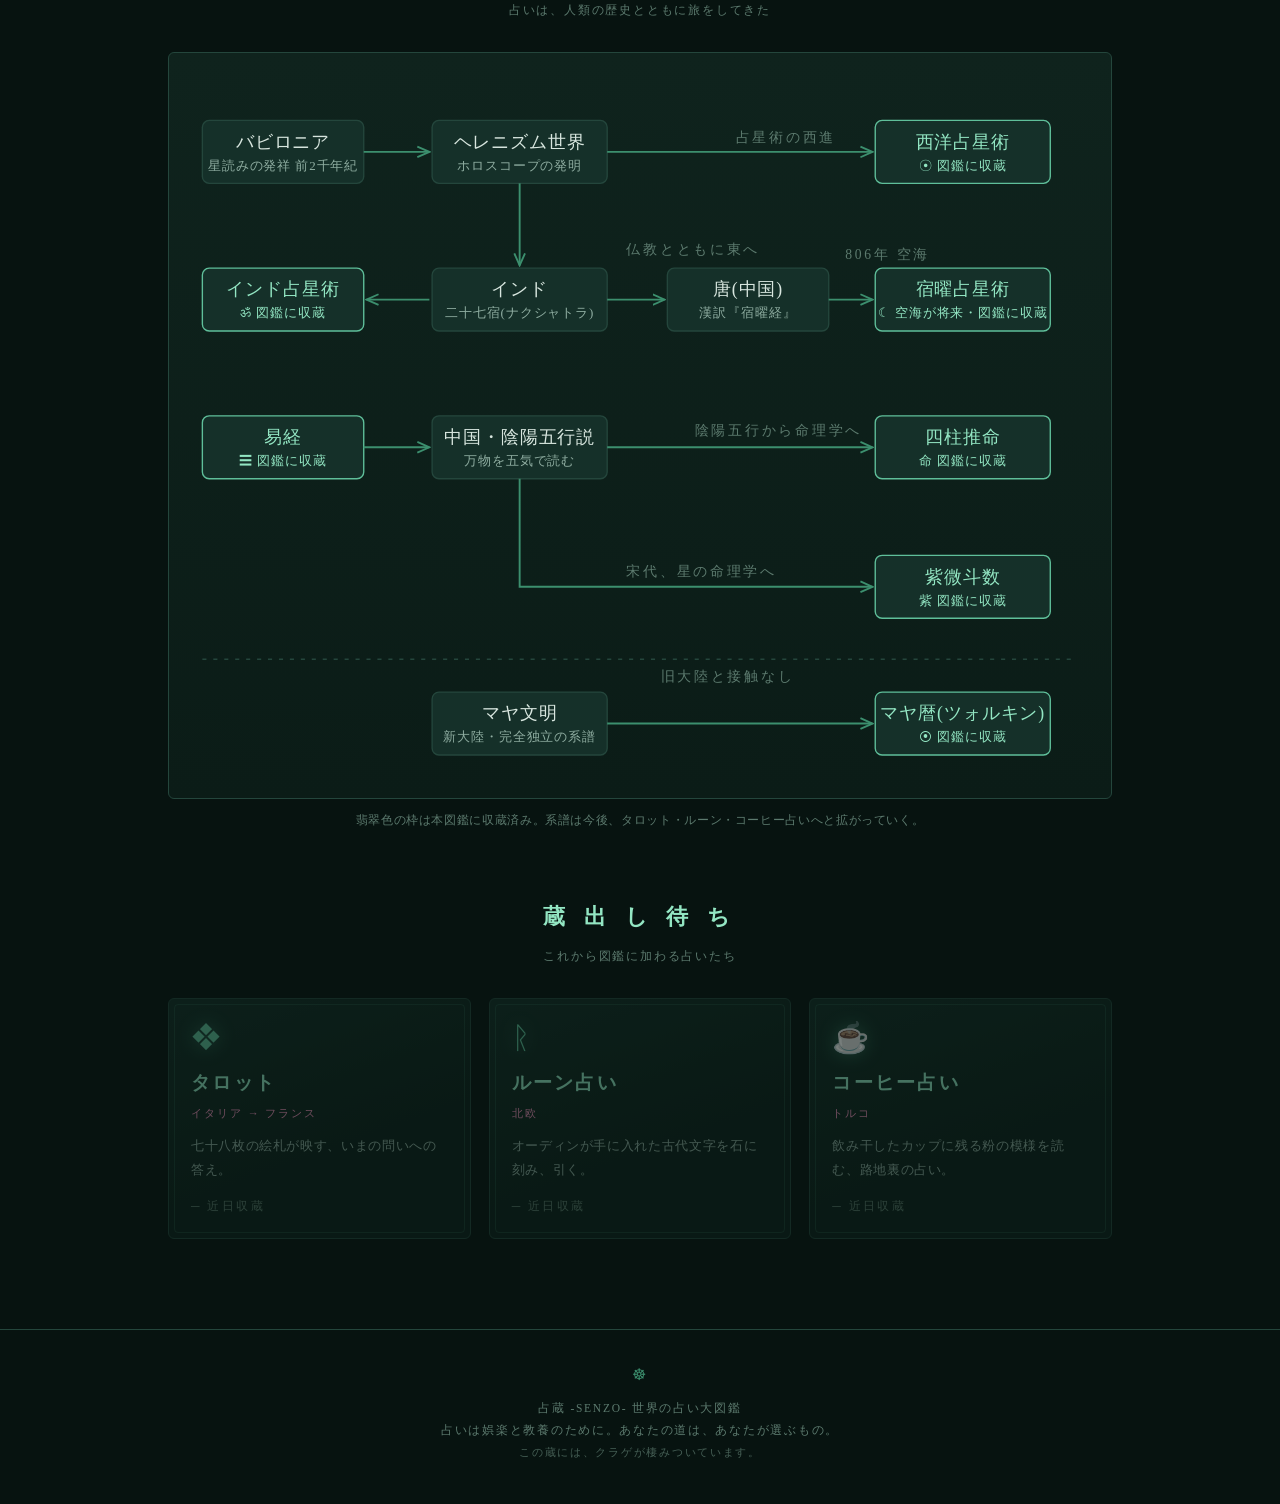
==== commit 5604752b: "蔵出し第3弾:紫微斗数+インド占星術を収蔵、全占術を世界基準へ強化 新規収蔵: - 紫微斗数: 旧暦+時辰(真太陽時)から命宮・身宮・納音五行局・十四主星を   三合派基本法で配置。伝統的な4×4命盤" ====
--- a/index.html
+++ b/index.html
@@ -99,13 +99,29 @@
       <p>陰陽の爻を六段重ねた六十四卦で「時」を読む、人類最古級の占い。三枚の銭を六度投じ、いまの問いへの答えを立てる。東洋占術すべての源流。</p>
       <div class="enter">▷ 卦を立てる</div>
     </a>
+
+    <a class="divination-card" href="shibi.html">
+      <div class="glyph">紫</div>
+      <h3>紫微斗数</h3>
+      <div class="origin">中国(宋代) → 台湾・香港</div>
+      <p>北極星=帝の星を中心に、十四主星を十二宮へ配して人生の見取り図を描く。台湾では四柱推命と人気を二分する「もう一つの帝王学」。</p>
+      <div class="enter">▷ 命盤を立てる</div>
+    </a>
+
+    <a class="divination-card" href="jyotish.html">
+      <div class="glyph">ॐ</div>
+      <h3>インド占星術</h3>
+      <div class="origin">インド ・ 光の科学</div>
+      <p>実際の星空に沿って星を読む恒星基準のジョーティシュ。月の二十七宿と、人生120年の時刻表ヴィムショッタリ・ダシャーで「いつ」を読む。</p>
+      <div class="enter">▷ 星図を写す</div>
+    </a>
   </div>
 
   <h2 class="section-title">世界占い系譜</h2>
   <p class="section-title-note">占いは、人類の歴史とともに旅をしてきた</p>
 
   <div class="map-wrap">
-    <svg viewBox="0 0 680 430" xmlns="http://www.w3.org/2000/svg" font-family="serif">
+    <svg viewBox="0 0 680 530" xmlns="http://www.w3.org/2000/svg" font-family="serif">
       <defs>
         <marker id="arrow" viewBox="0 0 10 10" refX="9" refY="5" markerWidth="7" markerHeight="7" orient="auto-start-reverse">
           <path d="M 0 1 L 9 5 L 0 9" fill="none" stroke="#3c8f6e" stroke-width="1.4"/>
@@ -138,6 +154,10 @@
       <g class="node"><rect x="188" y="150" width="128" height="46"/>
         <text x="252" y="170">インド</text><text x="252" y="186" class="small">二十七宿(ナクシャトラ)</text></g>
 
+      <!-- インド占星術 -->
+      <a href="jyotish.html"><g class="node active"><rect x="20" y="150" width="118" height="46"/>
+        <text x="79" y="170">インド占星術</text><text x="79" y="186" class="small">ॐ 図鑑に収蔵</text></g></a>
+
       <!-- 中国(宿曜経) -->
       <g class="node"><rect x="360" y="150" width="118" height="46"/>
         <text x="419" y="170">唐(中国)</text><text x="419" y="186" class="small">漢訳『宿曜経』</text></g>
@@ -158,12 +178,16 @@
       <a href="shichusuimei.html"><g class="node active"><rect x="512" y="258" width="128" height="46"/>
         <text x="576" y="278">四柱推命</text><text x="576" y="294" class="small">命 図鑑に収蔵</text></g></a>
 
+      <!-- 紫微斗数 -->
+      <a href="shibi.html"><g class="node active"><rect x="512" y="360" width="128" height="46"/>
+        <text x="576" y="380">紫微斗数</text><text x="576" y="396" class="small">紫 図鑑に収蔵</text></g></a>
+
       <!-- マヤ -->
-      <g class="node"><rect x="188" y="360" width="128" height="46"/>
-        <text x="252" y="380">マヤ文明</text><text x="252" y="396" class="small">新大陸・完全独立の系譜</text></g>
-
-      <a href="maya.html"><g class="node active"><rect x="512" y="360" width="128" height="46"/>
-        <text x="576" y="380">マヤ暦(ツォルキン)</text><text x="576" y="396" class="small">⦿ 図鑑に収蔵</text></g></a>
+      <g class="node"><rect x="188" y="460" width="128" height="46"/>
+        <text x="252" y="480">マヤ文明</text><text x="252" y="496" class="small">新大陸・完全独立の系譜</text></g>
+
+      <a href="maya.html"><g class="node active"><rect x="512" y="460" width="128" height="46"/>
+        <text x="576" y="480">マヤ暦(ツォルキン)</text><text x="576" y="496" class="small">⦿ 図鑑に収蔵</text></g></a>
 
       <!-- edges -->
       <path class="edge" d="M138 65 H186"/>
@@ -173,25 +197,26 @@
       <path class="edge" d="M478 173 H510"/>
       <path class="edge" d="M138 281 H186"/>
       <path class="edge" d="M316 281 H510"/>
-      <path class="edge" d="M316 383 H510"/>
+      <path class="edge" d="M186 173 H140"/>
+      <path class="edge" d="M252 304 V383 H510"/>
+      <path class="edge" d="M316 483 H510"/>
 
       <!-- ラベル -->
       <text x="410" y="58" class="era">占星術の西進</text>
       <text x="330" y="140" class="era">仏教とともに東へ</text>
       <text x="490" y="143" class="era">806年 空海</text>
       <text x="380" y="272" class="era">陰陽五行から命理学へ</text>
-      <text x="355" y="352" class="era">旧大陸と接触なし</text>
-      <line class="lane" x1="20" y1="336" x2="660" y2="336"/>
+      <text x="330" y="375" class="era">宋代、星の命理学へ</text>
+      <text x="355" y="452" class="era">旧大陸と接触なし</text>
+      <line class="lane" x1="20" y1="436" x2="660" y2="436"/>
     </svg>
   </div>
-  <p class="map-note">翡翠色の枠は本図鑑に収蔵済み。系譜は今後、タロット・ルーン・紫微斗数・インド占星術へと拡がっていく。</p>
+  <p class="map-note">翡翠色の枠は本図鑑に収蔵済み。系譜は今後、タロット・ルーン・コーヒー占いへと拡がっていく。</p>
 
   <h2 class="section-title">蔵 出 し 待 ち</h2>
   <p class="section-title-note">これから図鑑に加わる占いたち</p>
 
   <div class="card-grid">
-    <div class="divination-card locked"><div class="glyph">紫</div><h3>紫微斗数</h3><div class="origin">中国・台湾</div><p>百余の星を十二宮に配する、東アジアのもう一つの帝王学。</p><div class="enter">─ 近日収蔵</div></div>
-    <div class="divination-card locked"><div class="glyph">ॐ</div><h3>インド占星術</h3><div class="origin">インド</div><p>恒星基準で星を読むジョーティシュ。「光の科学」の名を持つ。</p><div class="enter">─ 近日収蔵</div></div>
     <div class="divination-card locked"><div class="glyph">❖</div><h3>タロット</h3><div class="origin">イタリア → フランス</div><p>七十八枚の絵札が映す、いまの問いへの答え。</p><div class="enter">─ 近日収蔵</div></div>
     <div class="divination-card locked"><div class="glyph">ᚱ</div><h3>ルーン占い</h3><div class="origin">北欧</div><p>オーディンが手に入れた古代文字を石に刻み、引く。</p><div class="enter">─ 近日収蔵</div></div>
     <div class="divination-card locked"><div class="glyph">☕</div><h3>コーヒー占い</h3><div class="origin">トルコ</div><p>飲み干したカップに残る粉の模様を読む、路地裏の占い。</p><div class="enter">─ 近日収蔵</div></div>
@@ -206,6 +231,6 @@
   <span style="font-size:10.5px; opacity:0.75;">この蔵には、クラゲが棲みついています。</span>
 </footer>
 
-<script src="js/core.js?v=7"></script>
+<script src="js/core.js?v=8"></script>
 </body>
 </html>
--- a/css/style.css
+++ b/css/style.css
@@ -427,6 +427,46 @@
 .planet-row .p-deg { font-size: 11.5px; color: var(--text-faint); }
 .planet-row .p-text { flex-basis: 100%; font-size: 13px; color: var(--text); margin-top: 2px; }
 
+/* ---------- 紫微斗数の命盤 ---------- */
+.meiban {
+  display: grid;
+  grid-template-columns: repeat(4, 1fr);
+  grid-auto-rows: minmax(86px, auto);
+  gap: 4px;
+  margin: 8px 0;
+}
+.mb-cell {
+  background: var(--ink-2);
+  border: 1px solid var(--line);
+  border-radius: 4px;
+  padding: 7px 8px;
+  min-width: 0;
+}
+.mb-cell.mb-mei {
+  border-color: var(--gold);
+  box-shadow: 0 0 14px rgba(95,191,154,0.25) inset;
+}
+.mb-branch { font-size: 10px; color: var(--text-faint); letter-spacing: 0.2em; }
+.mb-palace { font-size: 11.5px; color: var(--shu-bright); margin: 1px 0 4px; }
+.mb-stars { font-size: 12.5px; color: var(--gold-bright); line-height: 1.6; }
+.mb-center {
+  grid-column: 2 / 4;
+  grid-row: 2 / 4;
+  display: flex;
+  flex-direction: column;
+  align-items: center;
+  justify-content: center;
+  text-align: center;
+  background: radial-gradient(ellipse 80% 70% at 50% 45%, rgba(95,191,154,0.08), transparent 75%), var(--panel);
+  border: 1px solid var(--line);
+  border-radius: 4px;
+}
+@media (max-width: 560px) {
+  .meiban { grid-auto-rows: minmax(72px, auto); gap: 3px; }
+  .mb-stars { font-size: 10.5px; }
+  .mb-palace { font-size: 10px; }
+}
+
 /* ---------- 漂うクラゲ(祐希ちゃんへ) ---------- */
 .jelly {
   position: fixed;
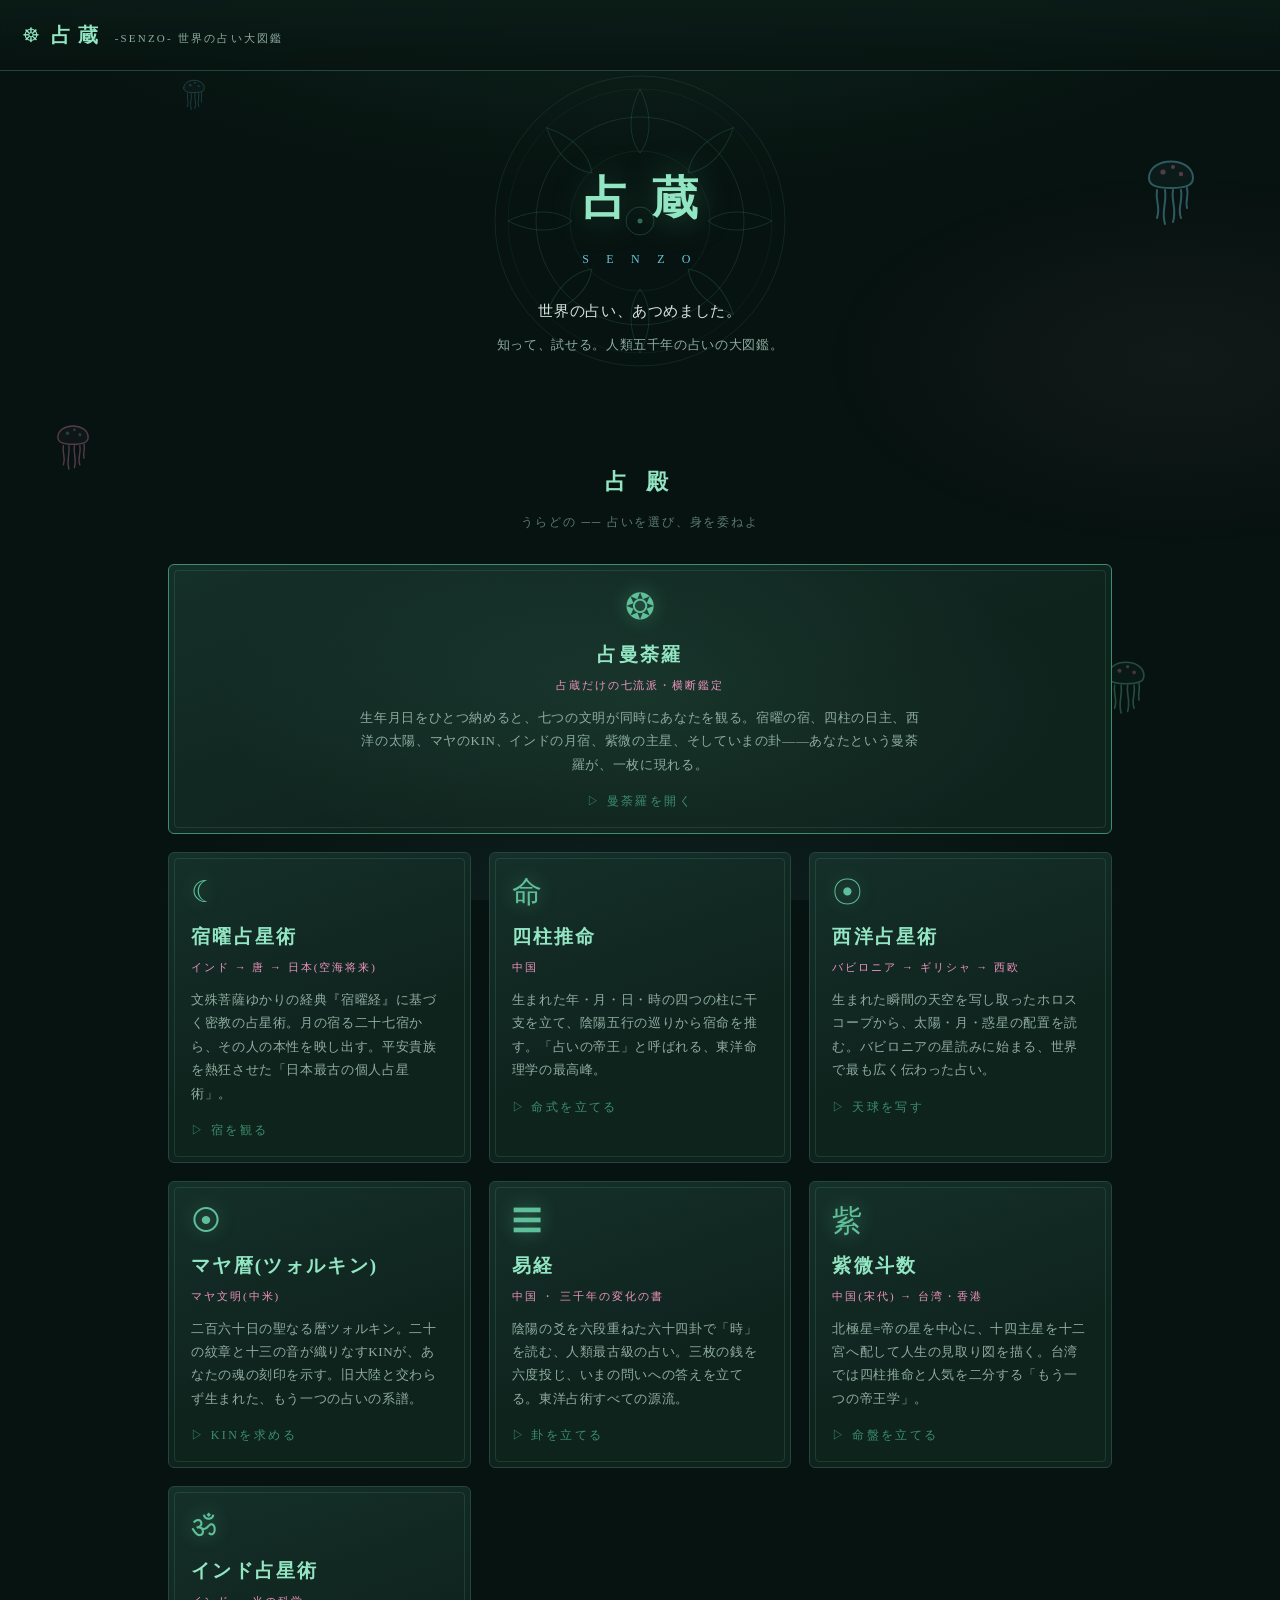
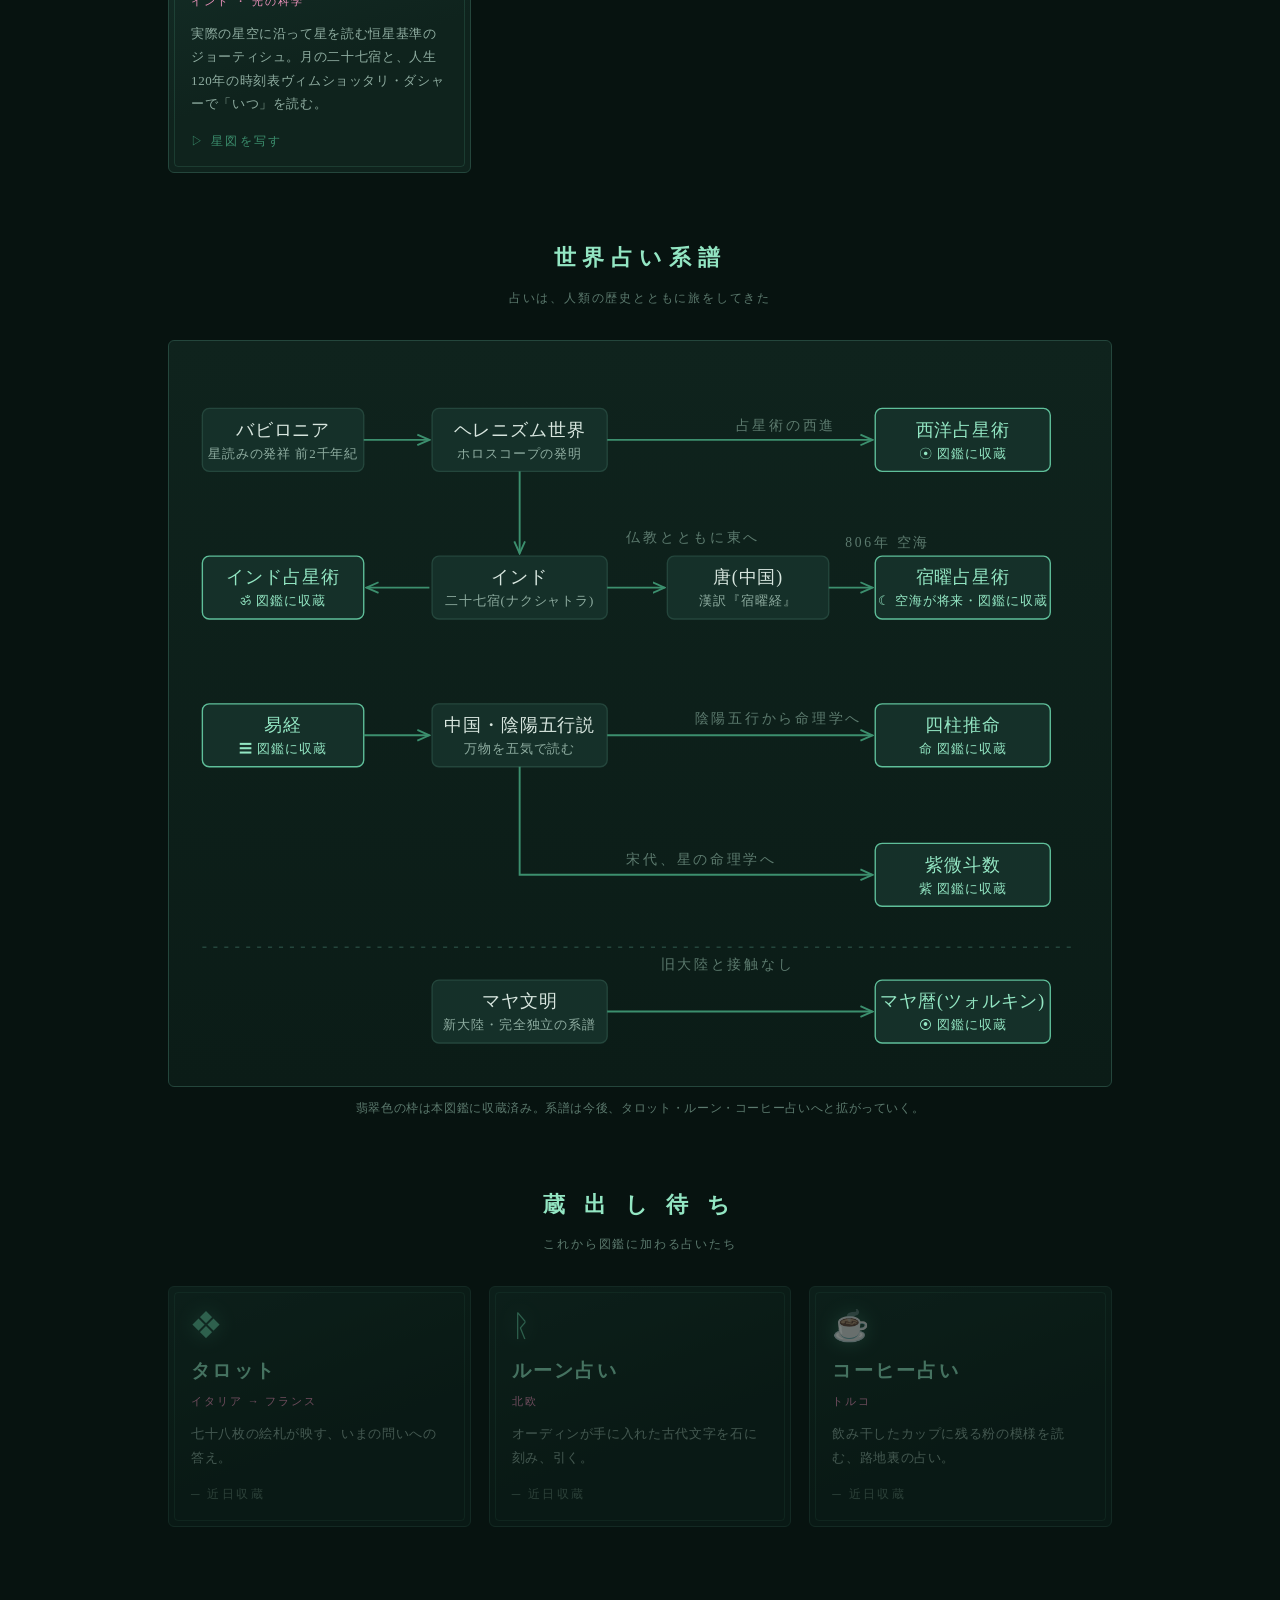
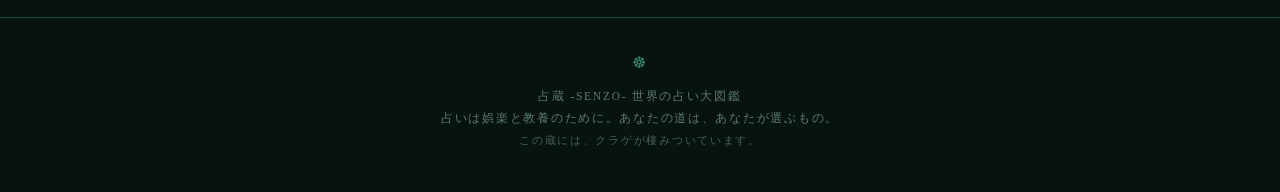
==== commit daa9162e: "PWA化+看板機能『占曼荼羅』:七流派の横断鑑定 - PWA対応: manifest.webmanifest、サービスワーカー(ネットワーク優先+   オフライン退避)、クラゲアイコン(純Python" ====
--- a/index.html
+++ b/index.html
@@ -7,6 +7,10 @@
 <meta name="description" content="世界中の占いを『知って、試せる』大図鑑。四柱推命・西洋占星術・マヤ暦・宿曜占星術——人類の占いの系譜をたどりながら、本格計算で占えます。">
 <meta http-equiv="Content-Security-Policy" content="default-src 'self'; script-src 'self'; style-src 'self' 'unsafe-inline' https://fonts.googleapis.com; font-src https://fonts.gstatic.com; img-src 'self' data:; connect-src 'self'; object-src 'none'; base-uri 'self'; form-action 'self'">
 <meta name="referrer" content="no-referrer">
+<meta name="theme-color" content="#0f231d">
+<link rel="manifest" href="manifest.webmanifest">
+<link rel="icon" href="icons/icon-192.png" type="image/png">
+<link rel="apple-touch-icon" href="icons/apple-touch-icon.png">
 <link rel="preconnect" href="https://fonts.googleapis.com">
 <link href="https://fonts.googleapis.com/css2?family=Shippori+Mincho:wght@400;600;800&display=swap" rel="stylesheet">
 <link rel="stylesheet" href="css/style.css">
@@ -60,6 +64,14 @@
   <p class="section-title-note">うらどの ── 占いを選び、身を委ねよ</p>
 
   <div class="card-grid">
+    <a class="divination-card mandala-banner" href="mandala.html">
+      <div class="glyph">❂</div>
+      <h3>占曼荼羅</h3>
+      <div class="origin">占蔵だけの七流派・横断鑑定</div>
+      <p>生年月日をひとつ納めると、七つの文明が同時にあなたを観る。宿曜の宿、四柱の日主、西洋の太陽、マヤのKIN、インドの月宿、紫微の主星、そしていまの卦——あなたという曼荼羅が、一枚に現れる。</p>
+      <div class="enter">▷ 曼荼羅を開く</div>
+    </a>
+
     <a class="divination-card" href="sukuyo.html">
       <div class="glyph">☾</div>
       <h3>宿曜占星術</h3>
@@ -231,6 +243,6 @@
   <span style="font-size:10.5px; opacity:0.75;">この蔵には、クラゲが棲みついています。</span>
 </footer>
 
-<script src="js/core.js?v=8"></script>
+<script src="js/core.js?v=9"></script>
 </body>
 </html>
--- a/css/style.css
+++ b/css/style.css
@@ -193,6 +193,16 @@
 .divination-card .enter {
   margin-top: 14px; font-size: 12px; color: var(--gold-dim); letter-spacing: 0.2em;
 }
+.divination-card.mandala-banner {
+  grid-column: 1 / -1;
+  text-align: center;
+  border-color: var(--gold-dim);
+  background:
+    radial-gradient(ellipse 60% 90% at 50% 50%, rgba(95,191,154,0.10), transparent 75%),
+    linear-gradient(160deg, var(--panel-2), var(--panel) 60%);
+}
+.divination-card.mandala-banner .glyph { font-size: 36px; }
+.divination-card.mandala-banner p { max-width: 560px; margin: 0 auto; }
 .divination-card.locked { opacity: 0.45; pointer-events: none; }
 .divination-card.locked .enter { color: var(--text-faint); }
 
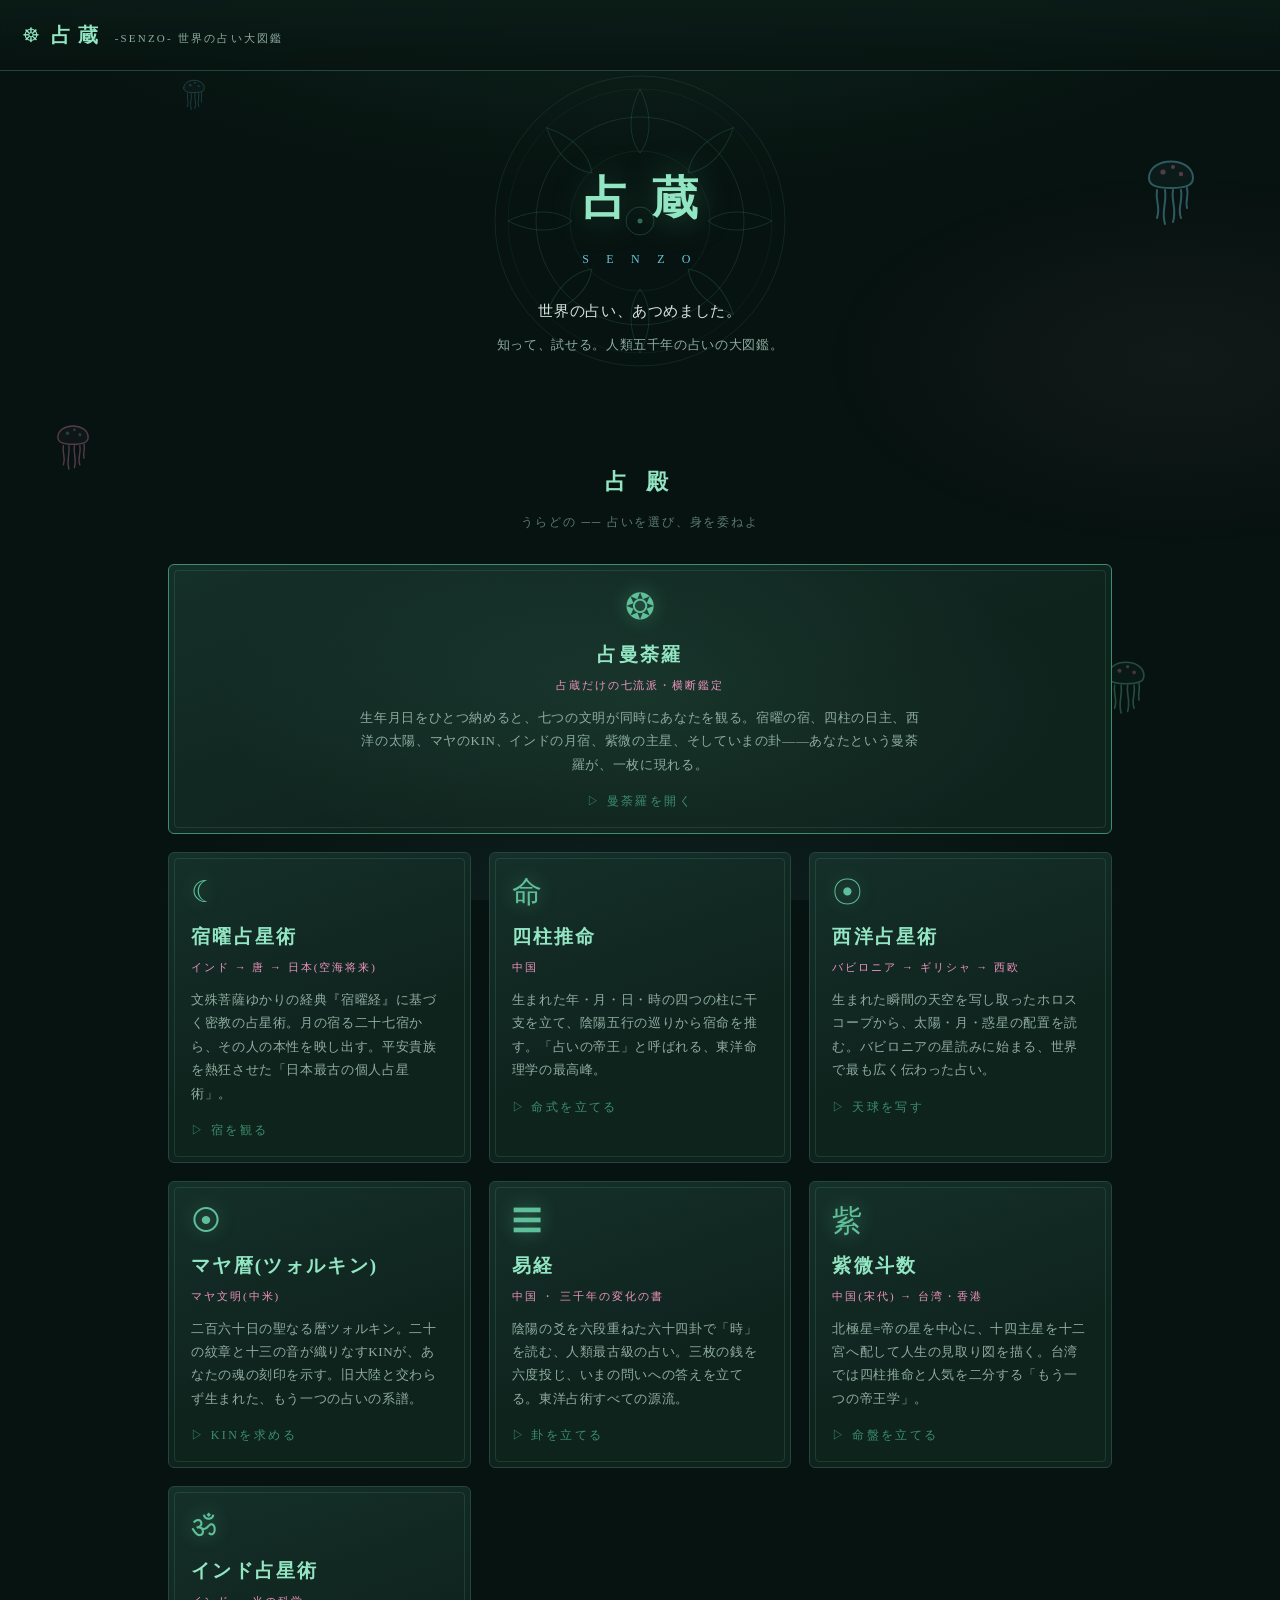
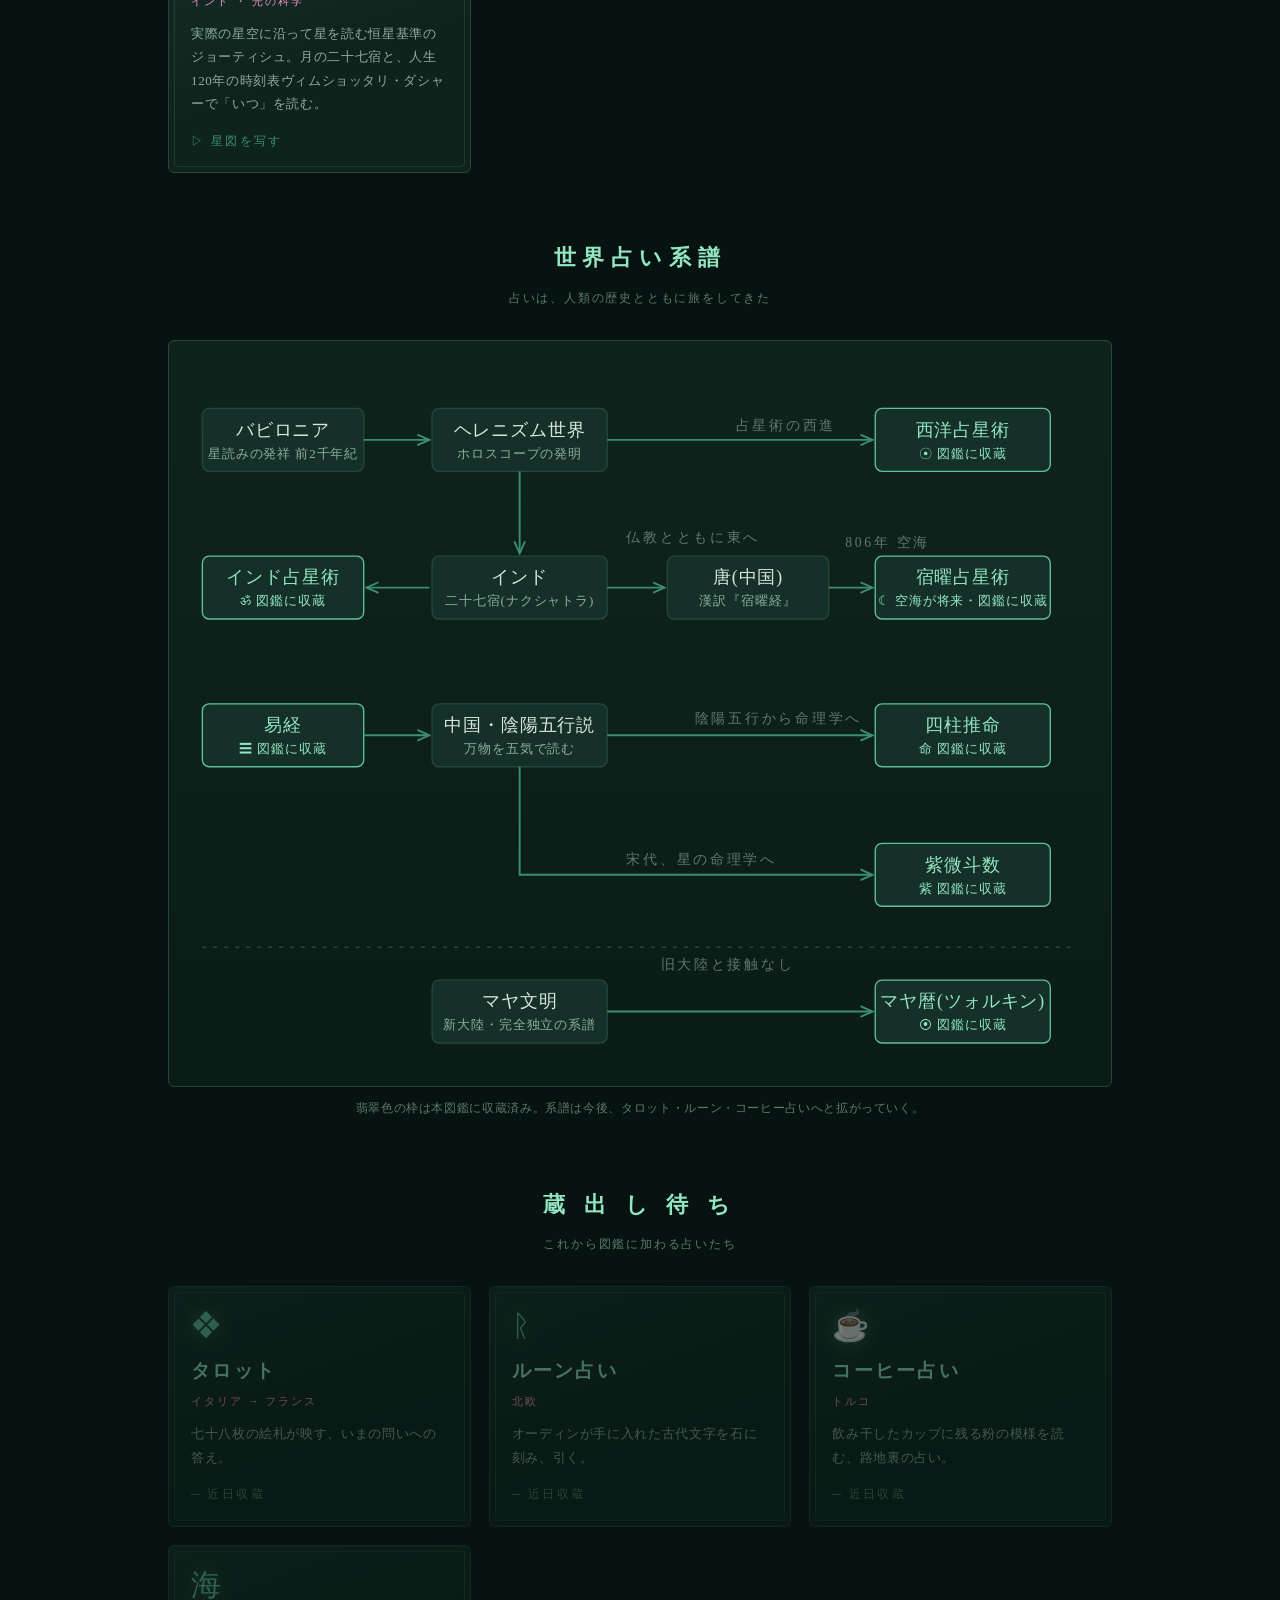
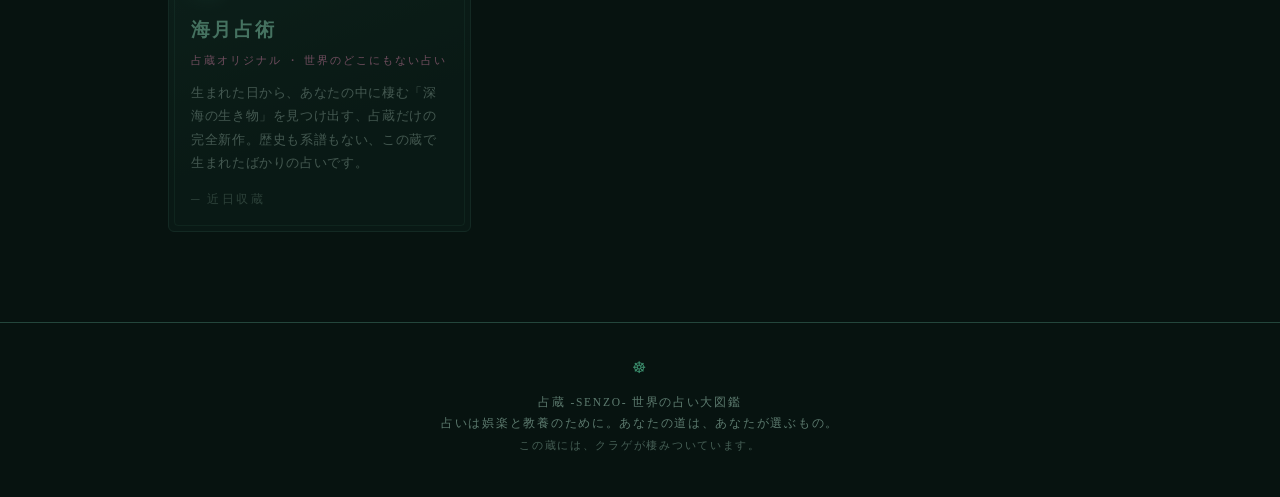
==== commit 90f4071d: "蔵出し待ちに『海月占術』を追加 クラゲにちなんだ占蔵オリジナルの新作占い。他の占術と違い実在の歴史的 系譜を持たないため、『占蔵オリジナル・世界のどこにもない占い』と明記し、 系譜マップ(実在の系譜の" ====
--- a/index.html
+++ b/index.html
@@ -232,6 +232,7 @@
     <div class="divination-card locked"><div class="glyph">❖</div><h3>タロット</h3><div class="origin">イタリア → フランス</div><p>七十八枚の絵札が映す、いまの問いへの答え。</p><div class="enter">─ 近日収蔵</div></div>
     <div class="divination-card locked"><div class="glyph">ᚱ</div><h3>ルーン占い</h3><div class="origin">北欧</div><p>オーディンが手に入れた古代文字を石に刻み、引く。</p><div class="enter">─ 近日収蔵</div></div>
     <div class="divination-card locked"><div class="glyph">☕</div><h3>コーヒー占い</h3><div class="origin">トルコ</div><p>飲み干したカップに残る粉の模様を読む、路地裏の占い。</p><div class="enter">─ 近日収蔵</div></div>
+    <div class="divination-card locked"><div class="glyph">海</div><h3>海月占術</h3><div class="origin">占蔵オリジナル ・ 世界のどこにもない占い</div><p>生まれた日から、あなたの中に棲む「深海の生き物」を見つけ出す、占蔵だけの完全新作。歴史も系譜もない、この蔵で生まれたばかりの占いです。</p><div class="enter">─ 近日収蔵</div></div>
   </div>
 
 </main>
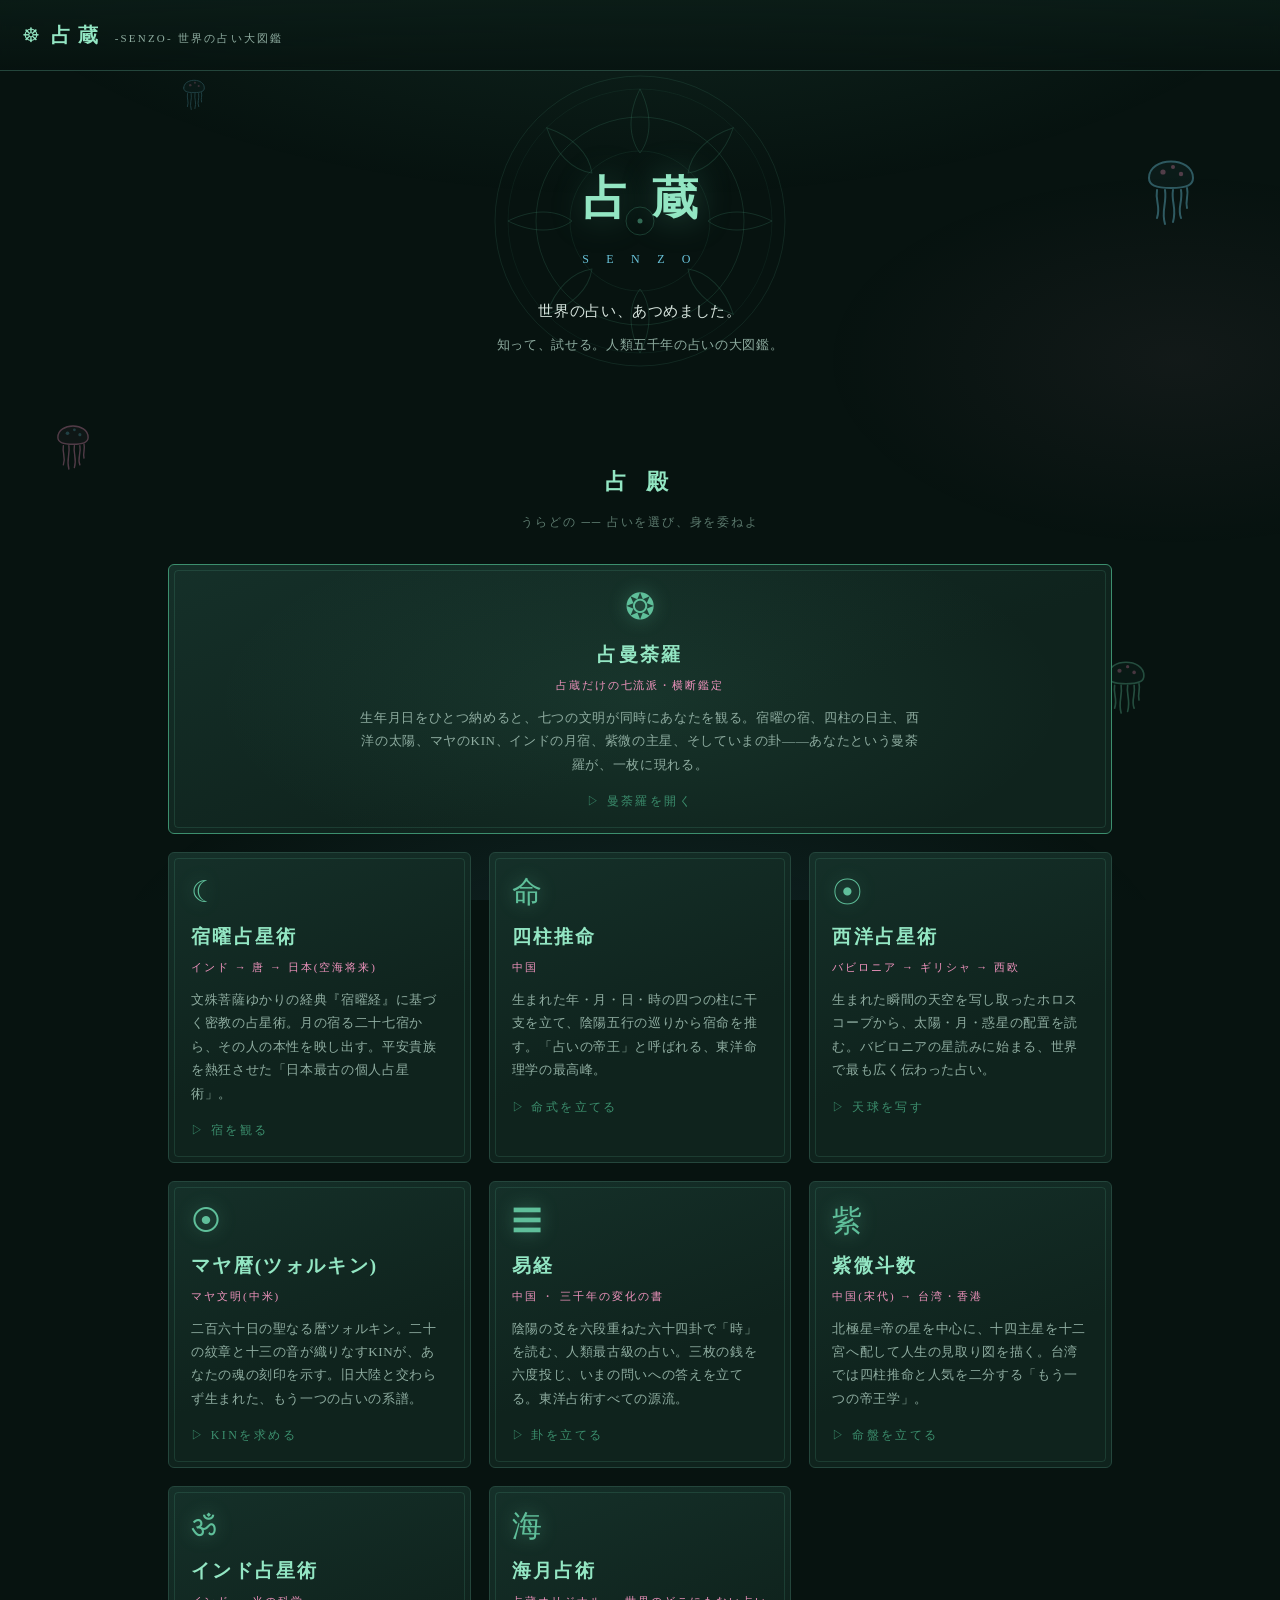
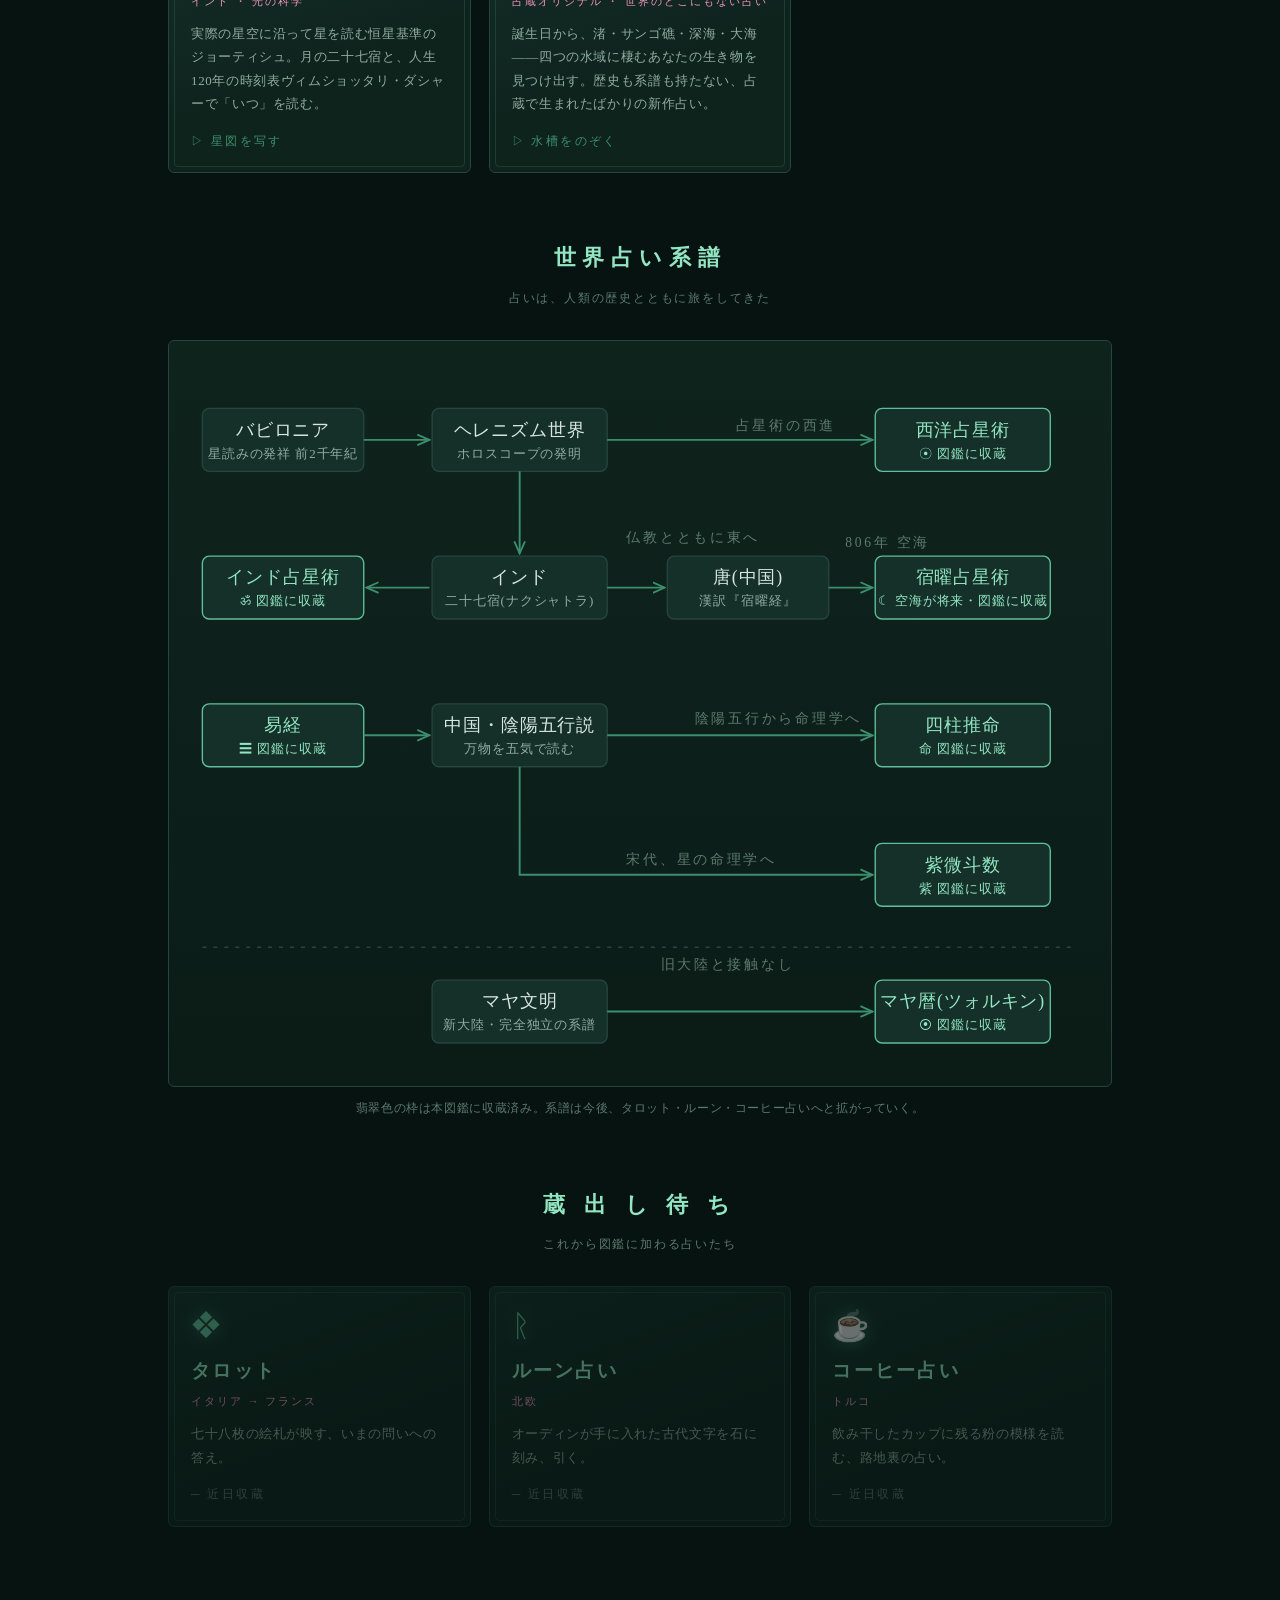
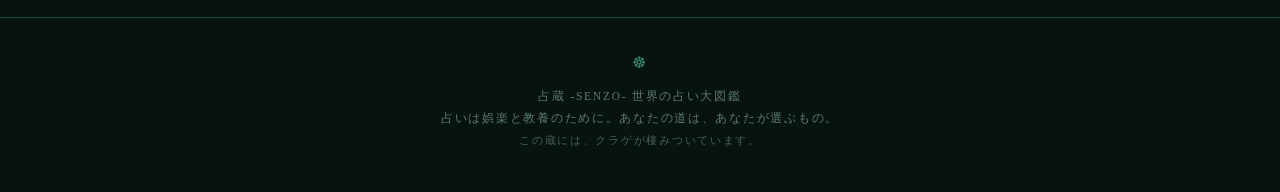
==== commit e6b5a5c3: "蔵出し:海月占術(占蔵オリジナル)を完全実装 祐希ちゃんが水族館好きという理由から着想した、占蔵オリジナルの新作占い。 渚・サンゴ礁・深海・大海の4水域・20種の生き物に誕生日から一体を割り当て、 二" ====
--- a/index.html
+++ b/index.html
@@ -127,6 +127,14 @@
       <p>実際の星空に沿って星を読む恒星基準のジョーティシュ。月の二十七宿と、人生120年の時刻表ヴィムショッタリ・ダシャーで「いつ」を読む。</p>
       <div class="enter">▷ 星図を写す</div>
     </a>
+
+    <a class="divination-card" href="kaigetsu.html">
+      <div class="glyph">海</div>
+      <h3>海月占術</h3>
+      <div class="origin">占蔵オリジナル ・ 世界のどこにもない占い</div>
+      <p>誕生日から、渚・サンゴ礁・深海・大海――四つの水域に棲むあなたの生き物を見つけ出す。歴史も系譜も持たない、占蔵で生まれたばかりの新作占い。</p>
+      <div class="enter">▷ 水槽をのぞく</div>
+    </a>
   </div>
 
   <h2 class="section-title">世界占い系譜</h2>
@@ -232,7 +240,6 @@
     <div class="divination-card locked"><div class="glyph">❖</div><h3>タロット</h3><div class="origin">イタリア → フランス</div><p>七十八枚の絵札が映す、いまの問いへの答え。</p><div class="enter">─ 近日収蔵</div></div>
     <div class="divination-card locked"><div class="glyph">ᚱ</div><h3>ルーン占い</h3><div class="origin">北欧</div><p>オーディンが手に入れた古代文字を石に刻み、引く。</p><div class="enter">─ 近日収蔵</div></div>
     <div class="divination-card locked"><div class="glyph">☕</div><h3>コーヒー占い</h3><div class="origin">トルコ</div><p>飲み干したカップに残る粉の模様を読む、路地裏の占い。</p><div class="enter">─ 近日収蔵</div></div>
-    <div class="divination-card locked"><div class="glyph">海</div><h3>海月占術</h3><div class="origin">占蔵オリジナル ・ 世界のどこにもない占い</div><p>生まれた日から、あなたの中に棲む「深海の生き物」を見つけ出す、占蔵だけの完全新作。歴史も系譜もない、この蔵で生まれたばかりの占いです。</p><div class="enter">─ 近日収蔵</div></div>
   </div>
 
 </main>
@@ -244,6 +251,6 @@
   <span style="font-size:10.5px; opacity:0.75;">この蔵には、クラゲが棲みついています。</span>
 </footer>
 
-<script src="js/core.js?v=9"></script>
+<script src="js/core.js?v=10"></script>
 </body>
 </html>
